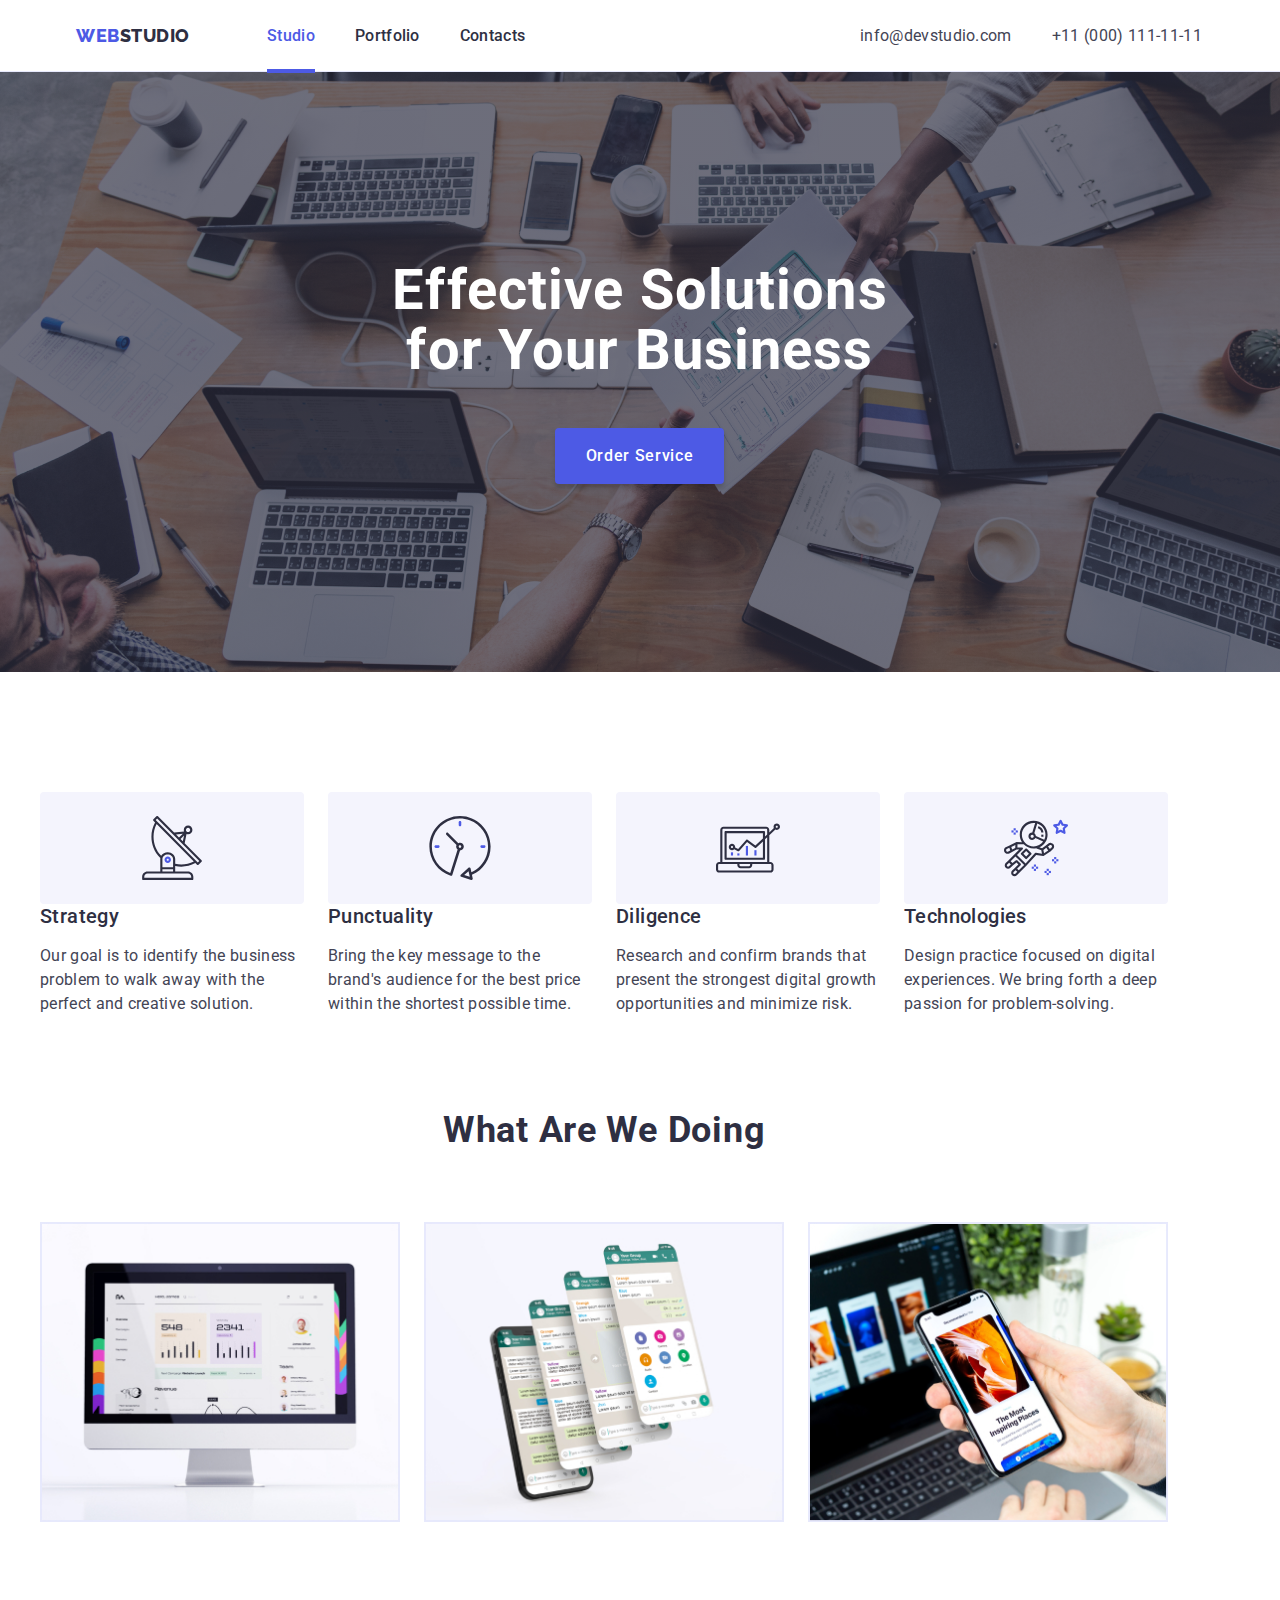
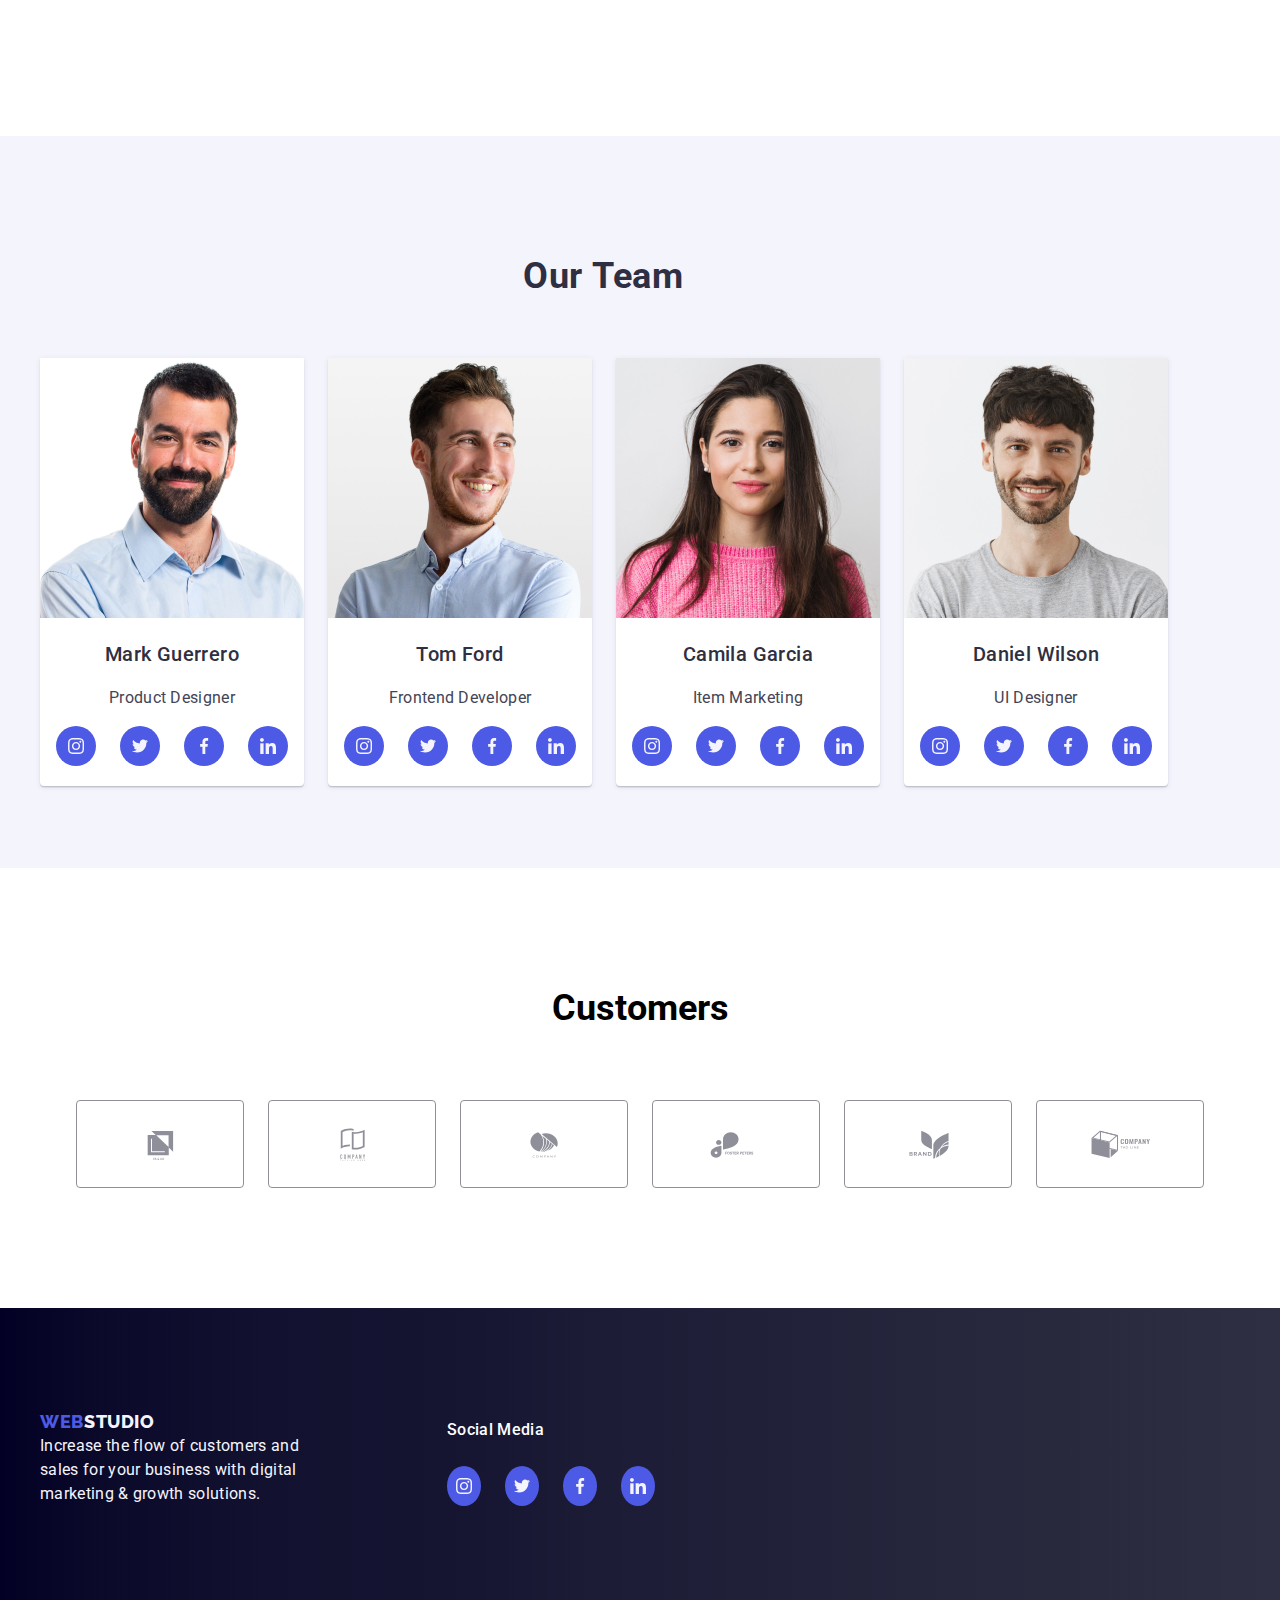
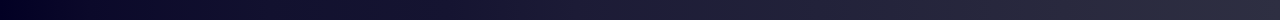
==== index.html @ 5a937ced "created-repo" ====
<!DOCTYPE html>
<html lang="en">
  <head>
    <meta charset="UTF-8" />
    <meta name="viewport" content="width=device-width, initial-scale=1.0" />
    <link
      rel="stylesheet"
      href="https://cdnjs.cloudflare.com/ajax/libs/modern-normalize/1.0.0/modern-normalize.min.css"
    />
    <link rel="preconnect" href="https://fonts.googleapis.com" />
    <link rel="preconnect" href="https://fonts.gstatic.com" crossorigin />
    <link
      href="https://fonts.googleapis.com/css2?family=Roboto:wght@400;500;700;900&display=swap"
      rel="stylesheet"
    />
    <link rel="preconnect" href="https://fonts.googleapis.com" />
    <link rel="preconnect" href="https://fonts.gstatic.com" crossorigin />
    <link
      rel="stylesheet"
      href="https://cdnjs.cloudflare.com/ajax/libs/modern-normalize/2.0.0/modern-normalize.min.css"
      integrity="sha512-4xo8blKMVCiXpTaLzQSLSw3KFOVPWhm/TRtuPVc4WG6kUgjH6J03IBuG7JZPkcWMxJ5huwaBpOpnwYElP/m6wg=="
      crossorigin="anonymous"
      referrerpolicy="no-referrer"
    />
    <link
      href="https://fonts.googleapis.com/css2?family=Raleway:wght@800&display=swap"
      rel="stylesheet"
    />
    <link rel="stylesheet" type="text/css" href="./css/styles.css" />
    <title>WebStudio</title>
  </head>
  <body class="index-page">
    <!-- Top Line -->

    <header>
      <section class="top-line">
        <div class="container">
          <span class="logo">
            <a class="web-logo" href="index.html" type="button">WEB</a>
            <a class="studio-logo" href="index.html" type="button">STUDIO</a>
          </span>
          <nav>
            <span class="nav-menu">
              <a class="nav-studio" href="index.html" type="button">Studio</a>
              <a class="nav-portfolio" href="portfolio.html" type="button"
                >Portfolio</a
              >
              <a class="nav-contacts" href="" type="button">Contacts</a>
            </span>
          </nav>
          <span class="email-phone">
            <a href="" class="email">info@devstudio.com</a>
            <a href="" class="phone">+11 (000) 111-11-11</a>
          </span>
        </div>
      </section>
    </header>
    <main>
      <!-- hero image -->

      <section title="hero-image" class="hero-image">
        <div class="container">
          <section class="section94px">
            <h1 class="hero-title">
              Effective Solutions<br />
              for Your Business
            </h1>
            <div class="button">
              <button type="button" class="order-service" data-modal-open>Order Service</button>
            </div>
          </section>
        </div>
        <div class="modal is-hidden" data-modal>
          <div class="modal-content">
            <button class="close-btn" data-modal-close>
              <svg><use href="./close-btn/symbol-defs.svg#icon-close-black"></use></svg>
            </button>
          </div>
        </div>
      </section>

      <!-- Section 1 & 2 -->
      <section class="section1-2">
        <div class="container">
          <section class="section94px">
            <section class="section1" title="Section1">
              <span class="feature1">
                <div class="feature-icons">
                  <svg>
                    <use
                      href="./feature-icons/symbol-defs.svg#icon-antenna"
                    ></use>
                  </svg>
                </div>
                <h3 class="strategy">Strategy</h3>
                <p class="text-strategy">
                  Our goal is to identify the business problem to walk away with
                  the perfect and creative solution.
                </p>
              </span>
              <span class="feature2">
                <div class="feature-icons">
                  <svg>
                    <use
                      href="./feature-icons/symbol-defs.svg#icon-clock"
                    ></use>
                  </svg>
                </div>
                <h3 class="punctuality">Punctuality</h3>
                <p class="text-punctuality">
                  Bring the key message to the brand's audience for the best
                  price within the shortest possible time.
                </p>
              </span>
              <span class="feature3">
                <div class="feature-icons">
                  <svg>
                    <use
                      href="./feature-icons/symbol-defs.svg#icon-diagram"
                    ></use>
                  </svg>
                </div>
                <h3 class="diligence">Diligence</h3>
                <p class="text-diligence">
                  Research and confirm brands that present the strongest digital
                  growth opportunities and minimize risk.
                </p>
              </span>
              <span class="feature4">
                <div class="feature-icons">
                  <svg>
                    <use
                      href="./feature-icons/symbol-defs.svg#icon-astronaut"
                    ></use>
                  </svg>
                </div>
                <h3 class="tehnologies">Technologies</h3>
                <p class="text-tehnologies">
                  Design practice focused on digital experiences. We bring forth
                  a deep passion for problem-solving.
                </p>
              </span>
            </section>

            <!-- Section 2 -->

            <section title="Section2" class="section2">
              <h2 class="Section2-title">What are we doing</h2>
              <div class="technology-pictures">
                <div class="img-1">
                  <img
                    class="size-pictures"
                    src="./images/img 1.jpg"
                    alt="Rectangle-71"
                    width="360"
                    height="300"
                  />
                </div>
                <div class="img-2">
                  <img
                    class="size-pictures"
                    src="./images/img 2.jpg"
                    alt="Rectangle-71"
                    width="360"
                    height="300"
                  />
                </div>
                <div class="img-3">
                  <img
                    class="size-pictures"
                    src="./images/img 3.jpg"
                    alt="Rectangle-71"
                    width="360"
                    height="300"
                  />
                </div>
              </div>
            </section>
          </section>
        </div>
      </section>

      <!-- Section 3 -->

      <section class="section3" title="section3">
        <div class="container">
          <section class="section94px">
            <div class="title1">
              <h2 class="our-team">Our Team</h2>
            </div>
            <div class="pepole">
              <ul>
                <li class="team-card1">
                  <img
                    class="img"
                    src="./images/Team Card 1.jpg"
                    alt="Mark-Guerrero"
                    width="264"
                    height="260"
                  />
                  <h3 class="name">Mark Guerrero</h3>
                  <p class="job-description">Product Designer</p>
                  <div class="icons-list">
                    <a
                      href="https://www.instagram.com/"
                      target="_blank"
                      class="icon"
                      aria-label="instagram-link"
                    >
                      <svg>
                        <use
                          href="./icons/symbol-defs.svg#icon-instagram"
                        ></use>
                      </svg>
                    </a>
                    <a
                      href="https://twitter.com/home"
                      target="_blank"
                      class="icon"
                      aria-label="instagram-link"
                    >
                      <svg>
                        <use href="./icons/symbol-defs.svg#icon-twitter"></use>
                      </svg>
                    </a>
                    <a
                      href="https://facebook.com/"
                      target="_blank"
                      class="icon"
                      aria-label="instagram-link"
                    >
                      <svg>
                        <use href="./icons/symbol-defs.svg#icon-facebook"></use>
                      </svg>
                    </a>
                    <a
                      href="https://www.linkedin.com"
                      target="_blank"
                      class="icon"
                      aria-label="instagram-link"
                    >
                      <svg>
                        <use href="./icons/symbol-defs.svg#icon-linkedin"></use>
                      </svg>
                    </a>
                  </div>
                </li>
              </ul>
              <ul>
                <li class="team-card2">
                  <img
                    class="img"
                    src="./images/Team Card 2.jpg"
                    alt="Tom-Ford"
                    width="264"
                    height="260"
                  />
                  <h3 class="name">Tom Ford</h3>
                  <p class="job-description">Frontend Developer</p>
                  <div class="icons-list">
                    <a
                      href="https://www.instagram.com/"
                      target="_blank"
                      class="icon"
                      aria-label="instagram-link"
                    >
                      <svg>
                        <use
                          href="./icons/symbol-defs.svg#icon-instagram"
                        ></use>
                      </svg>
                    </a>
                    <a
                      href="https://twitter.com/home"
                      target="_blank"
                      class="icon"
                      aria-label="instagram-link"
                    >
                      <svg>
                        <use href="./icons/symbol-defs.svg#icon-twitter"></use>
                      </svg>
                    </a>
                    <a
                      href="https://facebook.com/"
                      target="_blank"
                      class="icon"
                      aria-label="instagram-link"
                    >
                      <svg>
                        <use href="./icons/symbol-defs.svg#icon-facebook"></use>
                      </svg>
                    </a>
                    <a
                      href="https://www.linkedin.com"
                      target="_blank"
                      class="icon"
                      aria-label="instagram-link"
                    >
                      <svg>
                        <use href="./icons/symbol-defs.svg#icon-linkedin"></use>
                      </svg>
                    </a>
                  </div>
                </li>
              </ul>
              <ul>
                <li class="team-card3">
                  <img
                    class="img"
                    src="./images/Team Card 3.jpg"
                    alt="Camila-Garcia"
                    width="264"
                    height="260"
                  />
                  <h3 class="name">Camila Garcia</h3>
                  <p class="job-description">Item Marketing</p>
                  <div class="icons-list">
                    <a
                      href="https://www.instagram.com/"
                      target="_blank"
                      class="icon"
                      aria-label="instagram-link"
                    >
                      <svg>
                        <use
                          href="./icons/symbol-defs.svg#icon-instagram"
                        ></use>
                      </svg>
                    </a>
                    <a
                      href="https://twitter.com/home"
                      target="_blank"
                      class="icon"
                      aria-label="instagram-link"
                    >
                      <svg>
                        <use href="./icons/symbol-defs.svg#icon-twitter"></use>
                      </svg>
                    </a>
                    <a
                      href="https://facebook.com/"
                      target="_blank"
                      class="icon"
                      aria-label="instagram-link"
                    >
                      <svg>
                        <use href="./icons/symbol-defs.svg#icon-facebook"></use>
                      </svg>
                    </a>
                    <a
                      href="https://www.linkedin.com"
                      target="_blank"
                      class="icon"
                      aria-label="instagram-link"
                    >
                      <svg>
                        <use href="./icons/symbol-defs.svg#icon-linkedin"></use>
                      </svg>
                    </a>
                  </div>
                </li>
              </ul>
              <ul>
                <li class="team-card4">
                  <img
                    class="img"
                    src="./images/Team Card 4.jpg"
                    alt="Daniel-Wilson"
                    width="264"
                    height="260"
                  />
                  <h3 class="name">Daniel Wilson</h3>
                  <p class="job-description">UI Designer</p>
                  <div class="icons-list">
                    <a
                      href="https://www.instagram.com/"
                      target="_blank"
                      class="icon"
                      aria-label="instagram-link"
                    >
                      <svg>
                        <use
                          href="./icons/symbol-defs.svg#icon-instagram"
                        ></use>
                      </svg>
                    </a>
                    <a
                      href="https://twitter.com/home"
                      target="_blank"
                      class="icon"
                      aria-label="instagram-link"
                    >
                      <svg>
                        <use href="./icons/symbol-defs.svg#icon-twitter"></use>
                      </svg>
                    </a>
                    <a
                      href="https://facebook.com/"
                      target="_blank"
                      class="icon"
                      aria-label="instagram-link"
                    >
                      <svg>
                        <use href="./icons/symbol-defs.svg#icon-facebook"></use>
                      </svg>
                    </a>
                    <a
                      href="https://www.linkedin.com"
                      target="_blank"
                      class="icon"
                      aria-label="instagram-link"
                    >
                      <svg>
                        <use href="./icons/symbol-defs.svg#icon-linkedin"></use>
                      </svg>
                    </a>
                  </div>
                </li>
              </ul>
            </div>
          </section>
        </div>
      </section>

      <!-- Section 4 -->
 <section class="section-four">
            <h2>Customers</h2>
            <div class="customers">
                <div class="customers-logo">
                    <svg>
                        <use href="./clients-icons/symbol-defs.svg#icon-logo-1"></use>
                    </svg>
                </div>
                <div class="customers-logo">
                    <svg>
                        <use href="./clients-icons/symbol-defs.svg#icon-logo-2"></use>
                    </svg>
                </div>
                <div class="customers-logo">
                    <svg>
                        <use href="./clients-icons/symbol-defs.svg#icon-logo-3"></use>
                    </svg>
                </div>
                <div class="customers-logo">
                    <svg>
                        <use href="./clients-icons/symbol-defs.svg#icon-logo-4"></use>
                    </svg>
                </div>
                <div class="customers-logo">
                    <svg>
                        <use href="./clients-icons/symbol-defs.svg#icon-logo-5"></use>
                    </svg>
                </div>
                <div class="customers-logo">
                    <svg>
                        <use href="./clients-icons/symbol-defs.svg#icon-logo-6"></use>
                    </svg>
                </div>
            </div>
            </div>
            </section>
            </main>

  
    <!-- Footer -->

    <footer>
      <section class="footer">
        <div class="container">
          <section class="section94px test123">
            <div class="logo-text">
              <span class="logo-footer">
                <a class="web-footer" href="index.html" type="button">WEB</a>
                <a class="studio-footer" href="index.html" type="button"
                  >STUDIO</a
                >
              </span>
              <div class="text-footer">
                <p class="text5">
                  Increase the flow of customers and sales for your business
                  with digital marketing & growth solutions.
                </p>
              </div>      
            </div>   
            <div class="social-footer">
              <p class="social-text">Social Media</p>
              <div class="icons-list">
                <a
                  href="https://www.instagram.com/"
                  target="_blank"
                  class="icon"
                  aria-label="instagram-link"
                >
                  <svg>
                    <use href="./icons/symbol-defs.svg#icon-instagram"></use>
                  </svg>
                </a>
                <a
                  href="https://twitter.com/home"
                  target="_blank"
                  class="icon"
                  aria-label="instagram-link"
                >
                  <svg>
                    <use href="./icons/symbol-defs.svg#icon-twitter"></use>
                  </svg>
                </a>
                <a
                  href="https://facebook.com/"
                  target="_blank"
                  class="icon"
                  aria-label="instagram-link"
                >
                  <svg>
                    <use href="./icons/symbol-defs.svg#icon-facebook"></use>
                  </svg>
                </a>
                <a
                  href="https://www.linkedin.com"
                  target="_blank"
                  class="icon"
                  aria-label="instagram-link"
                >
                  <svg>
                    <use href="./icons/symbol-defs.svg#icon-linkedin"></use>
                  </svg>
                </a>
              </div>
            </div>
        </div>
        </section>
      </section>
    </footer>
    <script src="./js/modal.js"></script>
  </body>
</html>
---- css/styles.css ----
.body {
  background: #fff;
}
ul,
a,
h3 {
  padding-inline-start: 94px 0px;
}

.container {
  width: 1200px;
  position: absolute;
  display: flex;
  left: 50%;
  transform: translate(-50%);
  justify-content: center;
}

.section94px {
  padding: 94px 0px;
  /* height: auto; */
}

.top-line > .container {
  height: 72px;
}

.hero-image > .container {
  height: 600px;
}

/*NAV MENU -- TOP LINE*/

.top-line {
  width: auto;
  height: 72px;
  background: #fff;
  border-bottom: 1px solid #e7e9fc;
  display: flex;
  align-items: center;
  /* position: fixed; */
}

.logo {
  padding-top: 24px;
  display: flex;
  align-items: center;
  justify-content: flex-start;
  flex-direction: row;
  gap: 0px;
  width: 115px;
  height: 48px;
  position: relative;
}

.web-logo {
  font-family: "Raleway", sans-serif;
  font-weight: 800;
  font-size: 18px;
  line-height: 21px;
  line-height: 1.16667;
  letter-spacing: 0.03em;
  text-transform: uppercase;
  color: #4d5ae5;
}

.studio-logo {
  font-family: "Raleway", sans-serif;
  font-weight: 800;
  font-size: 18px;
  line-height: 21px;
  line-height: 1.16667;
  letter-spacing: 0.03em;
  text-transform: uppercase;
  color: #2e2f42;
}

.nav-menu {
  display: flex;
  align-items: flex-start;
  justify-content: flex-start;
  flex-direction: row;
  gap: 40px;
  width: 337px;
  height: 48px;
  padding-left: 76px;
  padding-top: 24px;
}

.nav-studio,
.nav-portfolio,
.nav-contacts {
  font-family: "Roboto", sans-serif;
  font-weight: 500;
  font-size: 16px;
  line-height: 24px;
  line-height: 1.5;
  letter-spacing: 0.02em;
  color: #2e2f42;
}

.email-phone {
  align-items: flex-start;
  justify-content: flex-start;
  flex-direction: row;
  width: 676px;
  height: 48px;
  display: flex;
  position: relative;
  padding-left: 332px;
  padding-top: 24px;
}

.email {
  font-family: "Roboto", sans-serif;
  font-weight: 400;
  font-size: 16px;
  line-height: 24px;
  line-height: 1.5;
  letter-spacing: 0.02em;
  color: #434455;
}

.phone {
  font-family: "Roboto", sans-serif;
  font-weight: 400;
  font-size: 16px;
  line-height: 24px;
  line-height: 1.5;
  letter-spacing: 0.02em;
  color: #434455;
  padding-left: 40px;
}

.top-line a:hover,
header.top-line a:focus {
  color: rgb(0, 0, 255);
}
.top-line a {
  transition-property: color;
  transition-duration: 0.25s;
  transition-timing-function: cubic-bezier(0.4, 0, 0.2, 1);
}

a {
  text-decoration: none;
}

/* --HERO IMAGE-- */

.hero-image {
  width: auto;
  height: 600px;
  background: var(--NAVY-BLUE, #2e2f42);
  flex-shrink: 0;
}

.hero-image > .container {
  display: block;
}

.button {
  /* display: flex; */
  width: 684px;
  height: 104px;
  padding-top: 48px;
  padding-left: 515px;
  padding-bottom: 150px;
}

.order-service {
  transition-property: background-color;
  transition-duration: 0.25s;
  transition-timing-function: cubic-bezier(0.4, 0, 0.2, 1);
  font-family: "Roboto", sans-serif;
  font-weight: 500;
  font-size: 16px;
  font-style: normal;
  line-height: 24px;
  letter-spacing: 0.04em;
  color: var(--WHITE, #fff);
  background: #4d5ae5;
  border: none;
  cursor: pointer;
  border-radius: 4px;
  gap: 10px;
  box-shadow: 0 4px 4px 0 rgba(0, 0, 0, 0.15);
  align-items: center;
  justify-content: center;
  width: 169px;
  height: 56px;
}
.order-service:hover {
  background-color: rgb(0, 0, 255);
}

.hero-title {
  margin: 0px;
  font-family: "Roboto", sans-serif;
  font-weight: 700;
  font-size: 56px;
  font-style: normal;
  line-height: 60px;
  letter-spacing: 0.02em;
  text-align: center;
  color: var(--WHITE, #fff);
  padding-top: 94px;
}

/*SECTION 1 & 2*/

.section1-2 {
  height: 1064px;
  width: auto;
  padding-bottom: 26px;
}

.section1-2 > .container {
  display: block;
}

.section1 {
  width: 1128px;
  height: 224px;
  padding-top: 26px;

  display: flex;
}

.feature1,
.feature2,
.feature3,
.feature4 {
  align-items: flex-start;
  justify-content: flex-start;
  flex-direction: column;
  gap: 8px;
  width: 264px;
  height: 104px;
}

.feature2,
.feature3,
.feature4 {
  margin-left: 24px;
}

.strategy,
.punctuality,
.diligence,
.tehnologies {
  font-family: "Roboto", sans-serif;
  font-weight: 500;
  font-size: 20px;
  font-style: normal;
  line-height: 24px;
  letter-spacing: 0.02em;
  color: var(--NAVY-BLUE, #2e2f42);
  margin: 0px;
}

.text-strategy,
.text-punctuality,
.text-diligence,
.text-tehnologies {
  font-family: "Roboto", sans-serif;
  font-weight: 400;
  font-size: 16px;
  font-style: normal;
  line-height: 24px;
  letter-spacing: 0.02em;
  color: var(--SLATE, #434455);
}

/*SECTION 2*/

.section2 {
  width: 1128px;
  height: 652px;
  flex-shrink: 0;
  padding-top: 120px;

  padding: bottom 26px;
}

.Section2-title {
  font-family: "Roboto", sans-serif;
  font-weight: 1103;
  font-size: 36px;
  font-style: normal;
  line-height: 40px;
  letter-spacing: 0.02em;
  text-transform: capitalize;
  margin: 0px;
  color: var(--NAVY-BLUE, #2e2f42);
  padding-left: 403px;
}

.technology-pictures {
  width: 1128px;
  height: 372px;
  display: flex;
  padding-top: 72px;
}

.img-1,
.img-2,
.img-3 {
  display: flex;
  align-items: flex-start;
  justify-content: flex-start;
  flex-direction: column;
  gap: 0px;
  width: 360px;
  height: 300px;
}

.img-2,
.img-3 {
  margin-left: 24px;
}

.size-pictures {
  border: 1px solid #e7e9fc;
  width: 360px;
  height: 300px;
}

/*SECTION 3 */

.section3 {
  width: auto;
  height: 732px;
  background: #f4f4fd;
  flex-shrink: 0;
}

.section3 > .container {
  display: block;
  height: 732px;
}

.title1 {
  display: flex;
  width: 647px;
  height: 40px;
  padding-top: 26px;
  padding-left: 483px;
}

.our-team {
  font-family: "Roboto", sans-serif;
  font-weight: 700;
  font-size: 36px;
  font-style: normal;
  line-height: 40px;
  letter-spacing: 0.02em;
  color: var(--NAVY-BLUE, #2e2f42);
  position: absolute;
  margin: 0px;
}

.pepole {
  width: 1128px;
  height: 452px;
  display: flex;
  padding-top: 72px;
}

ul {
  padding: 0;
}

.team-card1,
.team-card2,
.team-card3,
.team-card4 {
  list-style-type: none;
  align-items: center;
  justify-content: center;
  flex-direction: column;
  gap: 32px;
  border-radius: 0 0 4px 4px;
  padding: 0px 0px 32px 0px;
  width: 264px;
  height: 428px;
  box-shadow: 0 2px 1px 0 rgba(46, 47, 66, 0.08),
    0 1px 1px 0 rgba(46, 47, 66, 0.16), 0 1px 6px 0 rgba(46, 47, 66, 0.08);
  background: #fff;
}

.team-card2,
.team-card3,
.team-card4 {
  margin-left: 24px;
}

.img {
  width: 264px;
  height: 260px;
  background: url(<path-to-image>),
    lightgray -97.034px -0.927px / 181.897% 251.37% no-repeat;
}

.name {
  font-family: "Roboto", sans-serif;
  font-weight: 500;
  font-size: 20px;
  font-style: normal;
  line-height: 24px;
  letter-spacing: 0.02em;
  text-align: center;
  color: var(--NAVY-BLUE, #2e2f42);
}

.job-description {
  font-family: "Roboto", sans-serif;
  font-weight: 400;
  font-size: 16px;
  font-style: normal;
  line-height: 24px;
  letter-spacing: 0.02em;
  text-align: center;
  color: var(--SLATE, #434455);
}

.section3 h3:hover,
.section3 h3:focus,
.section3 p:hover,
.section3 p:focus {
  color: rgb(0, 0, 255);
  cursor: pointer;
}
.section3 h3,
.section3 p {
  transition-property: color;
  transition-duration: 0.25s;
  transition-timing-function: cubic-bezier(0.4, 0, 0.2, 1);
}

/*FOOTER*/

.footer {
  width: 100%;
  height: 312px;
  background: #2e2f42;
  flex-shrink: 0;
}
.footer > .container {
  display: block;
  height: 312px;
}

.logo-text {
  width: 264px;
  height: 118.5px;
  flex-shrink: 0;
  padding-top: 7.5px;
}

.logo-footer {
  display: flex;
  align-items: center;
  justify-content: flex-start;
  flex-direction: row;
  gap: 0px;
  width: 115px;
  height: 24px;
}

.footer a:hover {
  color: rgb(0, 0, 255);
}
.footer a {
  transition-property: color;
  transition-duration: 0.25s;
  transition-timing-function: cubic-bezier(0.4, 0, 0.2, 1);
}
.web-footer {
  font-family: "Raleway", sans-serif;
  font-weight: 800;
  font-size: 18px;
  font-style: normal;
  line-height: 21px;
  letter-spacing: 0.03em;
  text-transform: uppercase;
  color: var(--IRIS, #4d5ae5);
  display: flex;
  width: 44px;
  height: 21px;
  flex-direction: column;
  justify-content: center;
}

.studio-footer {
  font-family: "Raleway", sans-serif;
  font-weight: 800;
  font-size: 18px;
  font-style: normal;
  line-height: 21px;
  letter-spacing: 0.03em;
  text-transform: uppercase;
  color: var(--CLOUD, #f4f4fd);
  display: flex;
  width: 71px;
  height: 21px;
  flex-direction: column;
  justify-content: center;
}

.text-footer1 {
  width: 264px;
  height: 88px;
  padding-top: 16px;
}

.text5 {
  font-family: "Roboto", sans-serif;
  font-weight: 400;
  font-size: 16px;
  font-style: normal;
  line-height: 24px;
  letter-spacing: 0.02em;
  color: var(--CLOUD, #f4f4fd);
  width: 264px;
  margin: 0px;
}

/*PORTFOLIO CSS*/
.portfolio-main {
  width: 100%;
  height: 1692px;
}

.portfolio-main > .container {
  height: 1692px;
  display: block;
}
.filters {
  display: flex;
  align-items: flex-start;
  justify-content: flex-start;
  flex-direction: row;
  gap: 24px;
  width: 857px;
  height: 50px;
  padding-top: 2px;
  padding-left: 271px;
  margin: 0;
}

.all-butoon {
  font-family: "Roboto", sans-serif;
  font-weight: 500;
  font-size: 16px;
  font-style: normal;
  line-height: 24px;
  letter-spacing: 0.04em;
  color: #4d5ae5;
  background: #f4f4fd;
  border: none;
  cursor: pointer;
  border-radius: 4px;
  gap: 10px;
  align-items: center;
  justify-content: center;
  width: 69px;
  height: 48px;
  padding: 0px;
  z-index: 1;
  position: absolute;
}
.all-butoon:hover {
  background-color: #404bbf;
  color: WHITE;
}
.all-butoon {
  transition-property: background-color;
  transition-duration: 0.25s;
  transition-timing-function: cubic-bezier(0.4, 0, 0.2, 1);
}
.btn1-position {
  margin-left: 69px;
}

.web-site {
  font-family: "Roboto", sans-serif;
  font-weight: 500;
  font-size: 16px;
  font-style: normal;
  line-height: 24px;
  letter-spacing: 0.04em;
  color: #4d5ae5;
  background: #f4f4fd;
  border: none;
  cursor: pointer;
  border-radius: 4px;
  gap: 10px;
  align-items: center;
  justify-content: center;
  width: 116px;
  height: 48px;
}

.app {
  font-family: "Roboto", sans-serif;
  font-weight: 500;
  font-size: 16px;
  font-style: normal;
  line-height: 24px;
  letter-spacing: 0.04em;
  color: #4d5ae5;
  background: #f4f4fd;
  border: none;
  cursor: pointer;
  border-radius: 4px;
  gap: 10px;
  align-items: center;
  justify-content: center;
  width: 78px;
  height: 48px;
}

.design {
  font-family: "Roboto", sans-serif;
  font-weight: 500;
  font-size: 16px;
  font-style: normal;
  line-height: 24px;
  letter-spacing: 0.04em;
  color: #4d5ae5;
  background: #f4f4fd;
  border: none;
  cursor: pointer;
  border-radius: 4px;
  gap: 10px;
  align-items: center;
  justify-content: center;
  width: 101px;
  height: 48px;
}

.marketing {
  font-family: "Roboto", sans-serif;
  font-weight: 500;
  font-size: 16px;
  font-style: normal;
  line-height: 24px;
  letter-spacing: 0.04em;
  color: #4d5ae5;
  background: #f4f4fd;
  border: none;
  cursor: pointer;
  border-radius: 4px;
  gap: 10px;
  align-items: center;
  justify-content: center;
  width: 126px;
  height: 48px;
}

/*Section row*/

.row-1 {
  width: 1128px;
  height: 492px;
  padding-top: 72px;
}

.row-2 {
  width: 1128px;
  height: 468px;

  padding-top: 48px;
}

.row-3 {
  width: 1128px;
  height: 494px;

  padding-top: 48px;
  padding-bottom: 26px;
}

.row-1,
.row-2,
.row-3,
li {
  list-style-type: none;
}

.project-card1 {
  display: flex;
}

.project-card2 {
  border: 1px solid #e7e9fc;
  width: 360px;
  height: 420px;
  background: #fff;
}

.project-card1 .project-card2:nth-child(2),
.project-card1 .project-card2:nth-child(3) {
  margin-left: 24px;
}

.card-content1,
.card-content2,
.card-content3 {
  align-items: flex-start;
  justify-content: center;
  flex-direction: column;
  gap: 8px;
  margin-top: 32px;
  width: 360px;
  height: 56px;
  padding: 16px;
}

.footer-title {
  font-family: "Roboto", sans-serif;
  font-weight: 500;
  font-size: 20px;

  line-height: 24px;
  line-height: 1.2;
  letter-spacing: 0.02em;
  color: #2e2f42;
  margin: 0px;
}

.footer-pharagraf {
  font-family: "Roboto", sans-serif;
  font-weight: 400;
  font-size: 16px;

  line-height: 24px;
  line-height: 1.5;
  letter-spacing: 0.02em;
  color: #434455;
  margin: 0px;
}

.img-portfolio1,
.img-portfolio2,
.img-portfolio3 {
  width: 360px;
  height: 300px;
}

.hero-image {
  background: linear-gradient(#2e2f42b2, #2e2f42b2),
    url("/images/hero-image.jpg");
}
.icons-list {
  display: flex;
  justify-content: center;
  gap: 24px;
  margin-top: 8px;
}
.icons-list .icon svg {
  width: 16px;
  height: 16px;
  top: 12px;
  left: 12px;
}
.icons-list .icon {
  width: 40px;
  height: 40px;
  background-color: #4d5ae5;
  border-radius: 50%;
}
.icons-list .icon {
  display: flex;
  justify-content: center;
  align-items: center;
}
.icons-list .icon:hover {
  background-color: #000a73;
}
.icon-list .icon:focus {
  background-color: #000ea8;
}
.icon-list {
  transition-property: background-color;
  transition-duration: 0.25s;
  transition-timing-function: cubic-bezier(0.4, 0, 0.2, 1);
}
.footer {
  background: rgb(2, 0, 36);
  background: linear-gradient(
    90deg,
    rgba(2, 0, 36, 1) 0%,
    rgba(11, 9, 42, 1) 7%,
    rgba(18, 17, 47, 1) 21%,
    rgba(21, 20, 49, 1) 35%,
    rgba(28, 27, 54, 1) 45%,
    rgba(34, 34, 58, 1) 64%,
    rgba(41, 41, 62, 1) 83%,
    rgba(46, 47, 66, 1) 100%,
    rgba(41, 65, 87, 1) 100%,
    rgba(31, 102, 129, 1) 100%,
    rgba(19, 146, 179, 1) 100%,
    rgba(0, 212, 255, 1) 100%
  );
}
.social-text {
  font-family: Roboto;
  font-size: 16px;
  font-weight: 500;
  line-height: 24px;
  letter-spacing: 0.02em;
  color: #ffffff;
}

.span .feature1,
.span .feature2,
.span .feature3,
.span .feature4 {
  display: inline-block;
}
.feature-icons {
  display: flex;
  justify-content: center;
  align-items: center;
  width: 264px;
  height: 112px;
  border-radius: 4px;
  background-color: #f4f4fd;
}
.feature-icons svg {
  width: 64px;
  height: 64px;
  top: 24px;
  left: 100px;
  padding: 0px, 2.14px, 0px, 2.14px;
}
.section-four > h2 {
  text-align: center;
  margin-top: 120px;
  font-family: Roboto;
  font-weight: 700;
  font-size: 36px;
  line-height: 40px;
}

.customers {
  display: flex;
  justify-content: center;
  gap: 24px;
  margin-top: 72px;
  margin-bottom: 120px;
}

.customers .customers-logo {
  width: 168px;
  height: 88px;
  border: 1px solid #8e8f99;
  border-radius: 4px;
  display: flex;
  justify-content: center;
  align-items: center;
}

.customers .customers-logo:hover,
.customers .customers-logo:active {
  border: 1px solid #10a5f5;
}
.customers .customers-logo {
  transition-property: color;
  transition-duration: 0.25s;
  transition-timing-function: cubic-bezier(0.4, 0, 0.2, 1);
}
.customers-logo svg {
  color: #8e8f99;
  width: 104px;
  height: 56px;
}

.customers-logo svg:hover {
  color: #10a5f5;
}
.customers-logo svg {
  transition-property: color;
  transition-duration: 0.25s;
  transition-timing-function: cubic-bezier(0.4, 0, 0.2, 1);
}
.social-footer {
  display: flex;
  flex-direction: column;
  width: 208px;
  height: 80px;
}
.test123 {
  display: flex;
  justify-content: start;
  gap: 143px;
}
.project-card2 {
  box-shadow: 0 4px 8px rgba(0, 0, 0, 0.1);
  /* Tranziție pentru efectul de tranziție lin al umbrei */
  transition: box-shadow 0.3s ease;
}
.project-card2:hover {
  box-shadow: 0 8px 16px rgba(0, 0, 0, 0.2);
}
.all-butoon:hover {
  box-shadow: 0 8px 16px rgba(0, 0, 0, 0.2);
}
.web-site:hover {
  box-shadow: 0 8px 16px rgba(0, 0, 0, 0.2);
}
.app:hover {
  box-shadow: 0 8px 16px rgba(0, 0, 0, 0.2);
}
.design:hover {
  box-shadow: 0 8px 16px rgba(0, 0, 0, 0.2);
}
.marketing:hover {
  box-shadow: 0 8px 16px rgba(0, 0, 0, 0.2);
}
.project-card2 {
  transition-property: box-shadow;
  transition-duration: 0.25s;
  transition-timing-function: cubic-bezier(0.4, 0, 0.2, 1);
}
.all-butoon {
  transition-property: box-shadow, background-color;
  transition-duration: 0.25s;
  transition-timing-function: cubic-bezier(0.4, 0, 0.2, 1);
}
.web-site {
  transition-property: box-shadow;
  transition-duration: 0.25s;
  transition-timing-function: cubic-bezier(0.4, 0, 0.2, 1);
}
.design {
  transition-property: box-shadow;
  transition-duration: 0.25s;
  transition-timing-function: cubic-bezier(0.4, 0, 0.2, 1);
}
.marketing {
  transition-property: box-shadow;
  transition-duration: 0.25s;
  transition-timing-function: cubic-bezier(0.4, 0, 0.2, 1);
}
.app {
  transition-property: box-shadow;
  transition-duration: 0.25s;
  transition-timing-function: cubic-bezier(0.4, 0, 0.2, 1);
}
.nav-studio {
  position: relative;
}
.nav-studio::after {
  content: "";
  position: absolute;
  left: 0;
  bottom: -25px;
  width: 100%;
  height: 4px;
  background-color: #4d5ae5;
}

body:not(.index-page) .nav-studio::after {
  display: none;
}
.index-page .nav-studio {
  color: #4d5ae5;
}

.nav-portfolio {
  position: relative;
}
.nav-portfolio::after {
  content: "";
  position: absolute;
  left: 0;
  bottom: -25px;
  width: 100%;
  height: 4px;
  background-color: #4d5ae5;
}
body:not(.portfolio-page) .nav-portfolio::after {
  display: none;
}
.portfolio-page .nav-portfolio {
  color: #4d5ae5;
}
.card-hover {
  position: relative;
  overflow: hidden;
}

.card-hover::before {
  content: "";
  position: absolute;
  bottom: 0; /* Plasează suprapunerea în partea de jos a cardului */
  left: 0;
  width: 100%;
  height: 0; /* Începe cu o înălțime de 0 */
  background-color: #4d5ae5;
  transition: height 0.3s ease; /* Adaugă o tranziție pentru înălțime */
}

.card-hover:hover::before {
  height: 100%; /* Mărește înălțimea suprapunerii la 100% la trecerea cu mouse-ul */
}
.overlay-text {
  position: absolute;
  bottom: 50%;
  left: 0;
  width: 100%;
  text-align: center;
  transform: translateY(50%);
  color: #f4f4fd;
  font-size: 20px;
  font-weight: bold;
  opacity: 0; /* Inițial, setăm opacitatea la 0 */
  transition: opacity 0.3s ease; /* Adăugăm o tranziție pentru opacitate */
}

.project-card2:hover .overlay-text {
  opacity: 1; /* La trecerea cu mouse-ul peste card, setăm opacitatea la 1 */
}
.overlay-text {
  font-family: Roboto;
  font-size: 16px;
  font-weight: 400;
  line-height: 24px;
  letter-spacing: 0.02em;
  text-align: center;
}
.is-hidden {
  visibility: hidden;
  opacity: 0;
  transform: scale(1.1);
}
.modal {
  box-shadow: 0px 2px 1px 0px #00000033;
  box-shadow: 0px 1px 3px 0px #0000001f;
  box-shadow: 0px 1px 1px 0px #00000024;
  background-color: #2e2f4266;
  position: fixed;
  top: 0;
  left: 0;
  width: 100vw;
  height: 100vh;
  display: flex;
  justify-content: center;
  align-items: center;
  z-index: 2;
  opacity: 1;
  transition: transform;
  transition-duration: 0.25s;
  transition-timing-function: cubic-bezier(0.4, 0, 0.2, 1);
}
.modal-content {
  padding: 16px;
  background-color: #fff;
  width: 525px;
  height: 677px;
  position: relative;
}
.close-btn {
  width: 24px;
  height: 24px;
  background-color: #e7e9fc;
  border: 1px solid #0000001a;
  border-radius: 50%;
  color: #2e2f42;
  outline: none;
  position: absolute;
  top: 24px;
  right: 24px;
  z-index: 3;
}
.close-btn svg {
  width: 8px;
  height: 8px;
  top: 8px;
  left: 8px;
}
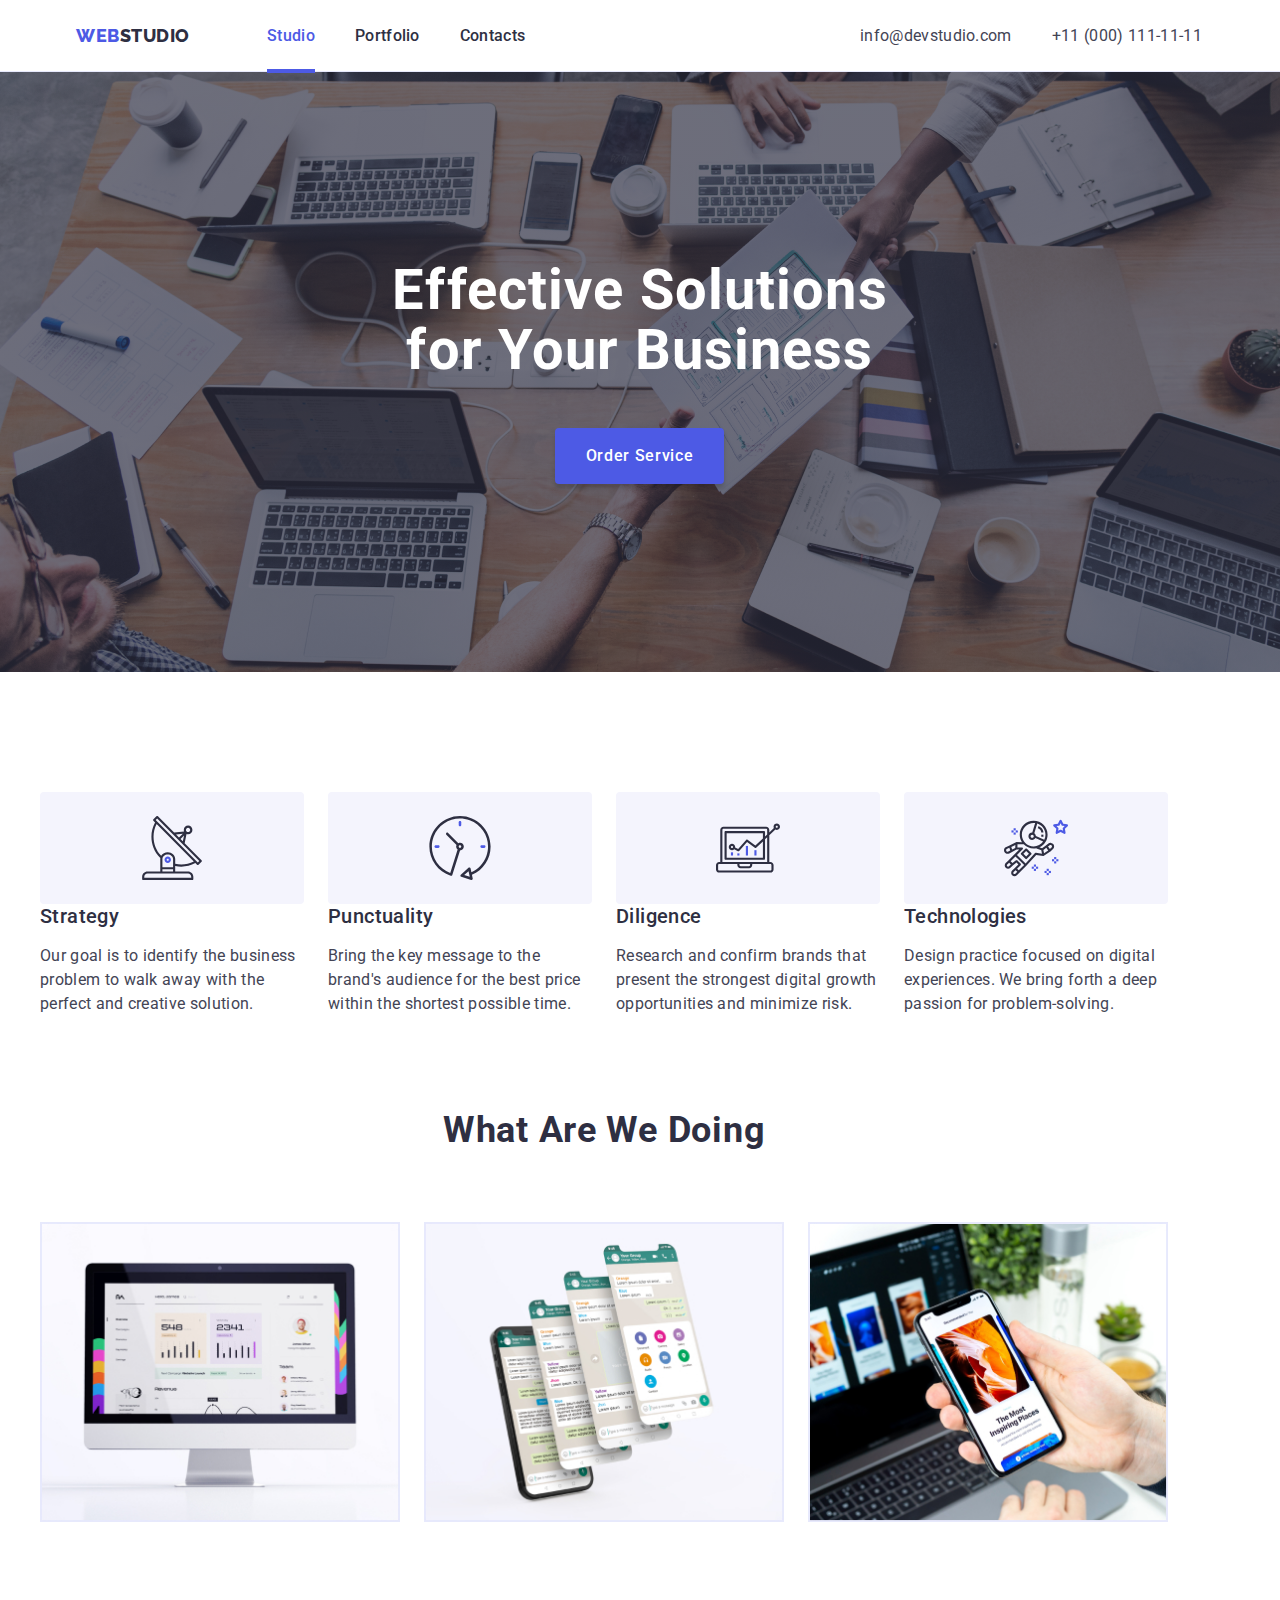
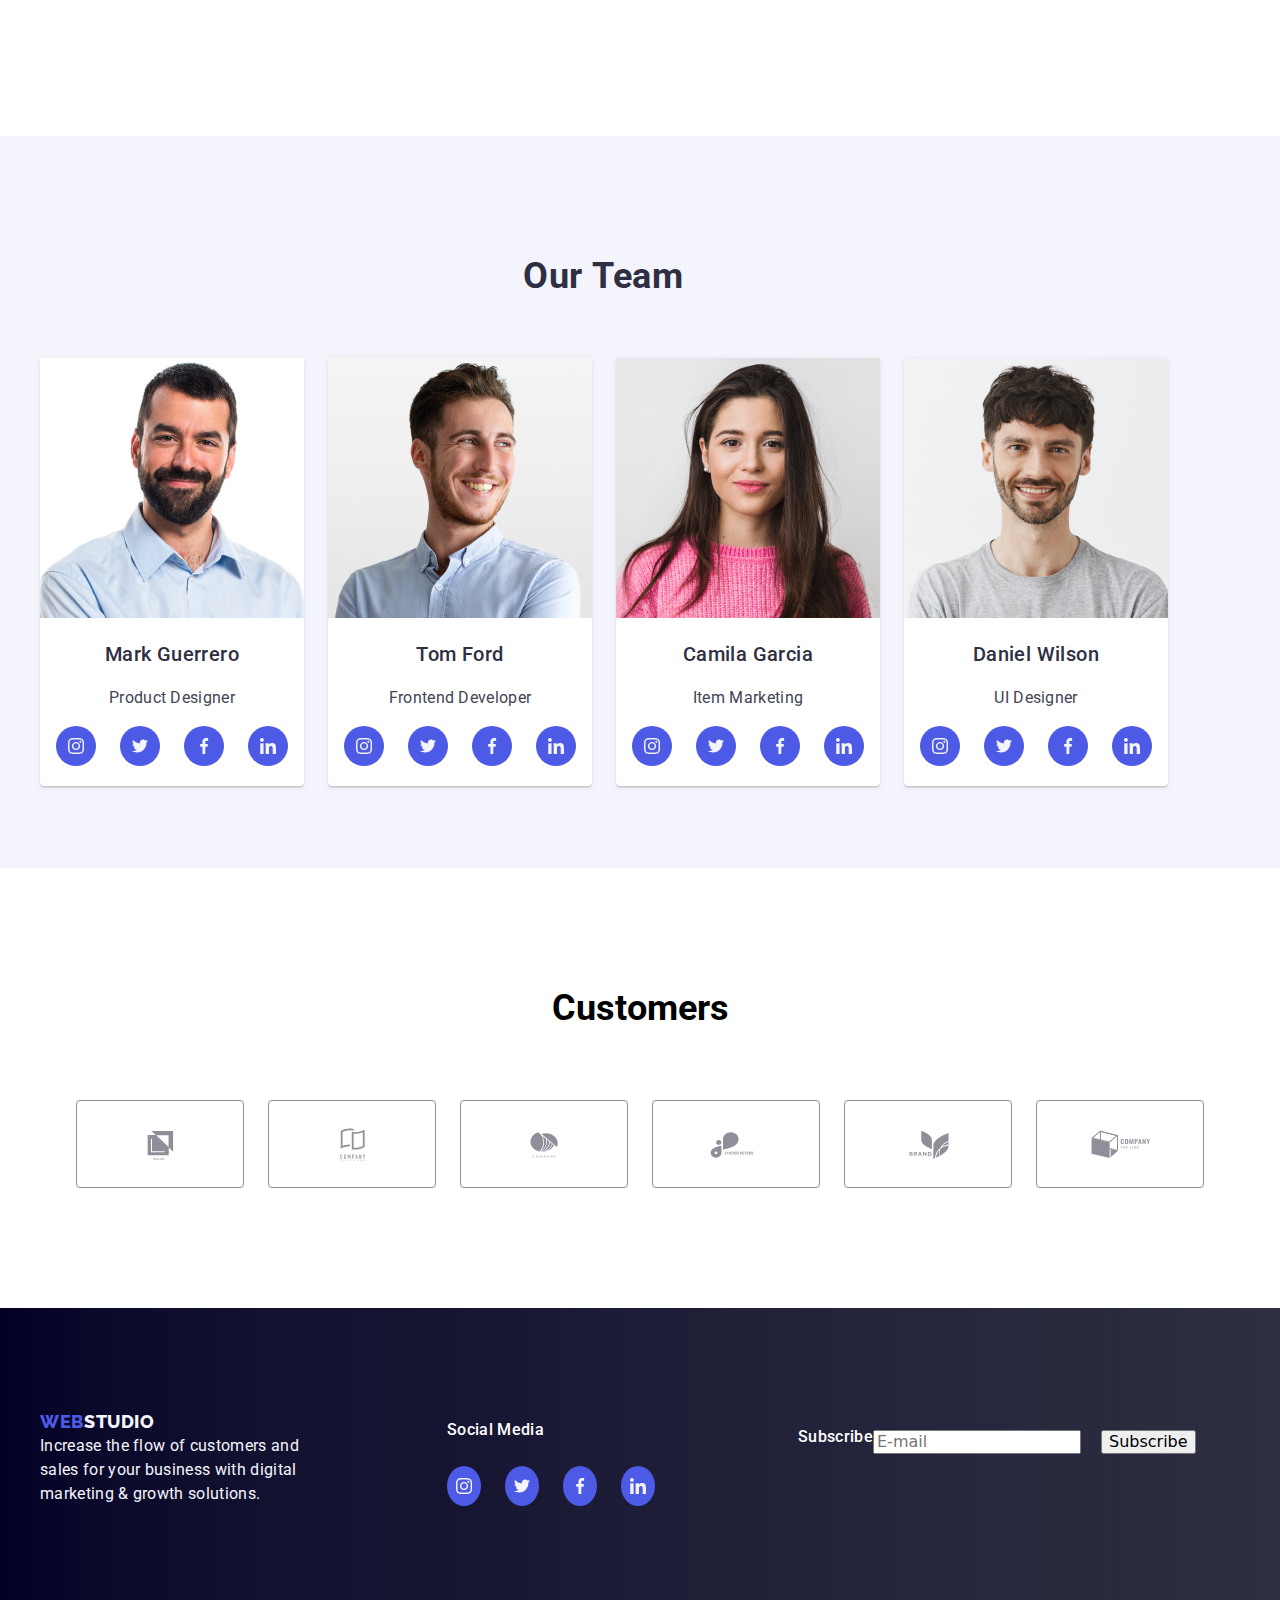
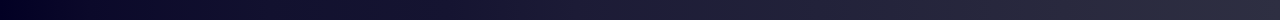
==== commit 786ae200: "added form" ====
--- a/index.html
+++ b/index.html
@@ -75,6 +75,24 @@
             <button class="close-btn" data-modal-close>
               <svg><use href="./close-btn/symbol-defs.svg#icon-close-black"></use></svg>
             </button>
+            <strong><span class="modal-headline">Leave your contacts and we will call you back</span></strong>
+            <form class="modal-form">
+              <div class="form-group">
+                <label for="Name">Name</label>
+                <input type="text" id="Name">
+                <label for="phone">Phone</label>
+                <input  type="tel" id="phone">
+                <label for="email">Email</label>
+                <input  type="email" id="email">
+                <label for="textbox">Comment</label>
+                <input placeholder="Text input" type="text" id="textbox">
+               </div>
+            </form>
+            <div class="form-checkbox">
+              <input type="checkbox">
+              <span>I accept the terms and conditions of the Privacy Policy</span>
+            </div>
+            <input id="submit-button" type="submit">
           </div>
         </div>
       </section>
@@ -527,6 +545,13 @@
                 </a>
               </div>
             </div>
+              <div class="subscribe-form">
+                <form class="email-input">
+                <label class="subscribe-text" for="subscribe">Subscribe</label>
+                <input class="form-email" type="email" name="Subscribe" id="subscribe" placeholder="E-mail"/>
+                 <button class="submit" type="submit">Subscribe</button>
+              </form>
+              </div>
         </div>
         </section>
       </section>
--- a/css/styles.css
+++ b/css/styles.css
@@ -1082,3 +1082,99 @@
   top: 8px;
   left: 8px;
 }
+.subscribe-form {
+  display: flex;
+  flex-direction: column;
+}
+.subscribe-text {
+  font-family: Roboto;
+  font-size: 16px;
+  font-weight: 500;
+  line-height: 24px;
+  letter-spacing: 0.02em;
+  text-align: left;
+  color: #ffffff;
+  width: 75px;
+  height: 24px;
+  top: 100px;
+  left: 828px;
+}
+form.email-input {
+  width: 453px;
+  height: 80px;
+}
+.subscribe-form {
+  display: flex;
+  flex-direction: column;
+  align-items: flex-start;
+}
+
+.subscribe-text {
+  margin-bottom: 10px;
+}
+
+.email-input {
+  display: flex;
+  justify-content: flex-start;
+  align-items: center;
+}
+
+.form-email {
+  margin-right: 10px;
+}
+
+.submit {
+  margin-left: 10px;
+}
+.modal-headline {
+  font-family: Roboto;
+  font-size: 16px;
+  font-weight: 500;
+  line-height: 24px;
+  letter-spacing: 0.02em;
+  text-align: center;
+  color: #2e2f42;
+  display: flex;
+  justify-content: center;
+  align-items: center;
+  margin-top: 58px;
+}
+.form-group {
+  position: relative;
+  display: flex;
+  flex-direction: column;
+  gap: 8px;
+  margin: 16px 24px 136px 16px;
+}
+.form-checkbox {
+  display: flex;
+  justify-content: center;
+  align-items: center;
+  gap: 8px;
+  margin-right: 24px;
+}
+input#submit-button {
+  width: 169px;
+  height: 56px;
+  padding: 16px 32px 16px 32px;
+  gap: 10px;
+  margin-left: 146px;
+  margin-top: 24px;
+  background-color: #4d5ae5;
+  color: #ffffff;
+  font-family: Roboto;
+  font-size: 16px;
+  font-weight: 500;
+  line-height: 24px;
+  letter-spacing: 0.04em;
+  text-align: center;
+}
+input#Name,
+input#phone,
+input#email,
+input#textbox {
+  border-radius: 4px;
+  width: 100%;
+  height: 40px;
+  border: 1px solid #2e2f4266;
+}
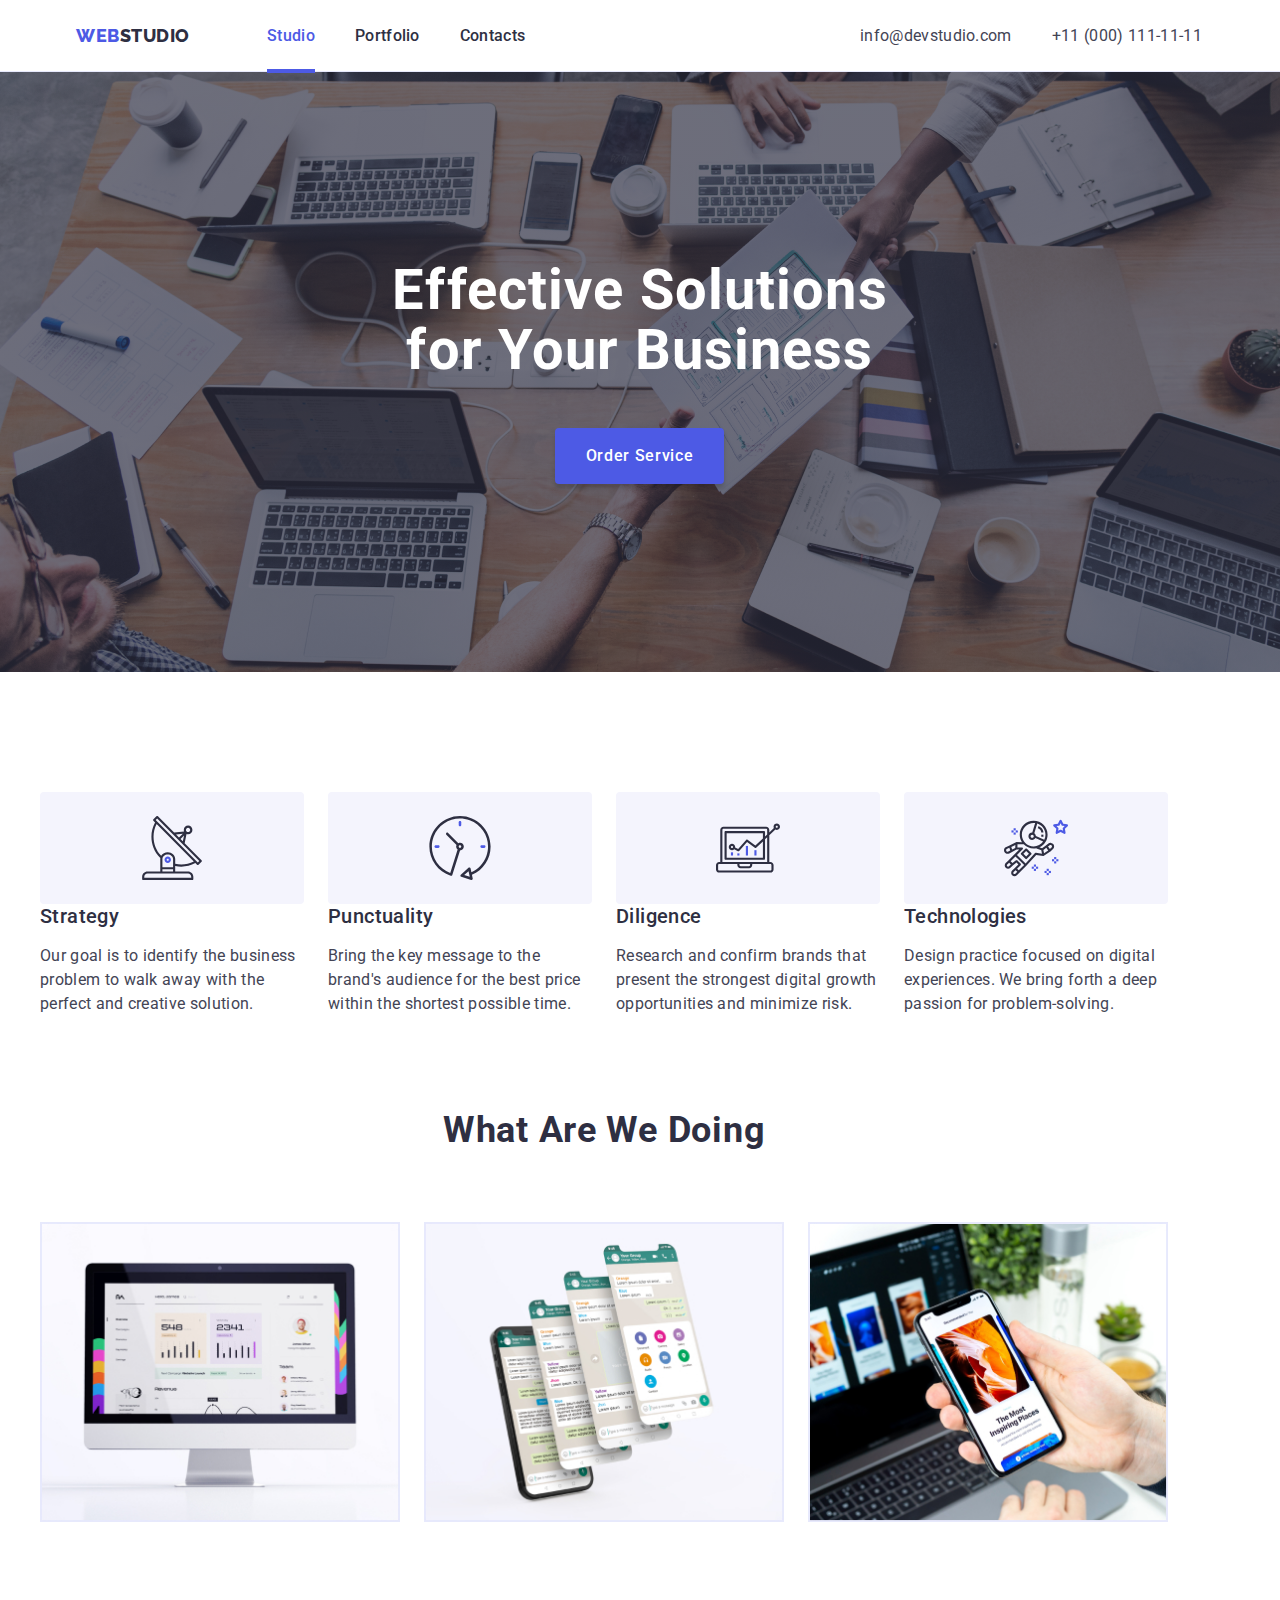
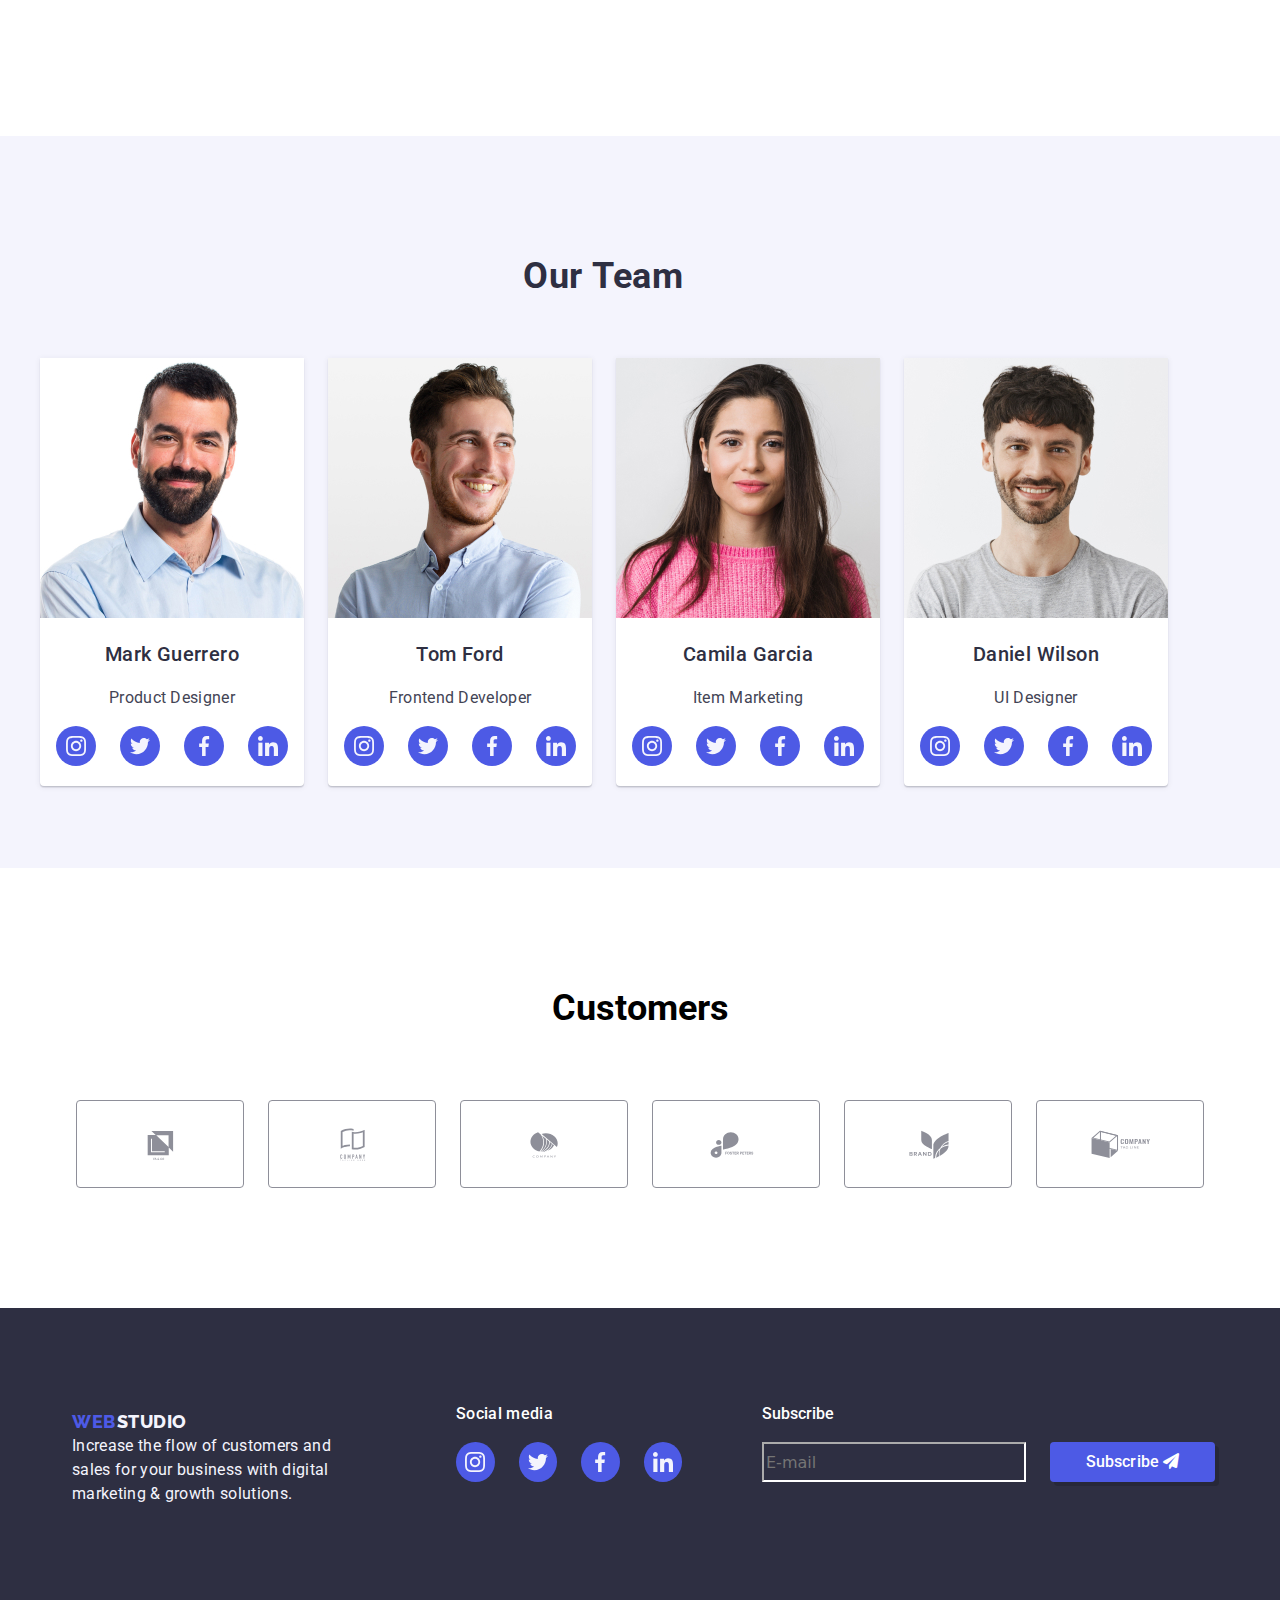
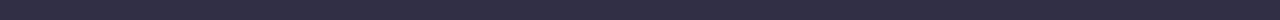
==== commit 97808433: "remastered-footer+form" ====
--- a/index.html
+++ b/index.html
@@ -3,6 +3,12 @@
   <head>
     <meta charset="UTF-8" />
     <meta name="viewport" content="width=device-width, initial-scale=1.0" />
+      <link
+      rel="stylesheet"
+      href="https://cdnjs.cloudflare.com/ajax/libs/font-awesome/6.0.0/css/all.min.css"
+      integrity="sha512-..."
+      crossorigin="anonymous"
+    />
     <link
       rel="stylesheet"
       href="https://cdnjs.cloudflare.com/ajax/libs/modern-normalize/1.0.0/modern-normalize.min.css"
@@ -69,33 +75,53 @@
               <button type="button" class="order-service" data-modal-open>Order Service</button>
             </div>
           </section>
+        </section>
         </div>
         <div class="modal is-hidden" data-modal>
           <div class="modal-content">
             <button class="close-btn" data-modal-close>
               <svg><use href="./close-btn/symbol-defs.svg#icon-close-black"></use></svg>
             </button>
+            <!-- /// Formular  // -->
             <strong><span class="modal-headline">Leave your contacts and we will call you back</span></strong>
-            <form class="modal-form">
+            <form  action="#" method="post">
               <div class="form-group">
-                <label for="Name">Name</label>
-                <input type="text" id="Name">
-                <label for="phone">Phone</label>
-                <input  type="tel" id="phone">
-                <label for="email">Email</label>
-                <input  type="email" id="email">
-                <label for="textbox">Comment</label>
-                <input placeholder="Text input" type="text" id="textbox">
-               </div>
-            </form>
-            <div class="form-checkbox">
-              <input type="checkbox">
-              <span>I accept the terms and conditions of the Privacy Policy</span>
+                <label class="label-group" for="Name">Name</label>
+                <div class="input-group">
+                <input type="text" id="Name" required>
+                <i class="fa-solid fa-user"></i>
+                </div>
+              </div>
+              <div class="form-group">
+                <label class="label-group" for="phone">Phone</label>
+                <div class="input-group">
+                <input  type="tel" id="phone" required>
+                  <i class="fa-solid fa-phone"></i>
+                </div>
+                </div>
+                <div class="form-group">
+                <label class="label-group" for="email">Email</label>
+                <div class="input-group">
+                <input  type="email" id="email" required>
+                <i class="fa-solid fa-envelope"></i>
+                </div>
+                </div>
+                <div class="form-group">
+                <label class="label-group" for="textbox">Comment</label>
+                <div class="input-comment">
+                 <textarea id="textbox" name="comment" placeholder="Text input" required></textarea>
+                </div>
+                </div>
+            <div class="checkbox-group">
+              <label>
+              <input type="checkbox" name="agree" required> I accept the terms and conditions of the <a href="">Privacy Policy</a>
+              </label>
             </div>
-            <input id="submit-button" type="submit">
-          </div>
+             <button type="submit" class="submit-button">Submit</button>
+               </form>
+                </div>
         </div>
-      </section>
+      
 
       <!-- Section 1 & 2 -->
       <section class="section1-2">
@@ -482,80 +508,96 @@
   
     <!-- Footer -->
 
+ 
     <footer>
       <section class="footer">
         <div class="container">
-          <section class="section94px test123">
-            <div class="logo-text">
-              <span class="logo-footer">
-                <a class="web-footer" href="index.html" type="button">WEB</a>
-                <a class="studio-footer" href="index.html" type="button"
-                  >STUDIO</a
-                >
-              </span>
-              <div class="text-footer">
-                <p class="text5">
-                  Increase the flow of customers and sales for your business
-                  with digital marketing & growth solutions.
-                </p>
-              </div>      
-            </div>   
-            <div class="social-footer">
-              <p class="social-text">Social Media</p>
-              <div class="icons-list">
-                <a
-                  href="https://www.instagram.com/"
-                  target="_blank"
-                  class="icon"
-                  aria-label="instagram-link"
-                >
-                  <svg>
-                    <use href="./icons/symbol-defs.svg#icon-instagram"></use>
-                  </svg>
-                </a>
-                <a
-                  href="https://twitter.com/home"
-                  target="_blank"
-                  class="icon"
-                  aria-label="instagram-link"
-                >
-                  <svg>
-                    <use href="./icons/symbol-defs.svg#icon-twitter"></use>
-                  </svg>
-                </a>
-                <a
-                  href="https://facebook.com/"
-                  target="_blank"
-                  class="icon"
-                  aria-label="instagram-link"
-                >
-                  <svg>
-                    <use href="./icons/symbol-defs.svg#icon-facebook"></use>
-                  </svg>
-                </a>
-                <a
-                  href="https://www.linkedin.com"
-                  target="_blank"
-                  class="icon"
-                  aria-label="instagram-link"
-                >
-                  <svg>
-                    <use href="./icons/symbol-defs.svg#icon-linkedin"></use>
-                  </svg>
-                </a>
+          <div class="section94px">
+            <div class="position-footer">
+              <div class="logo-text">
+                <span class="logo-footer">
+                  <a class="web-footer" href="index.html">WEB</a>
+                  <a class="studio-footer" href="index.html">STUDIO </a>
+                </span>
+                <div class="text-footer">
+                  <p class="text5">
+                    Increase the flow of customers and sales for your business
+                    with digital marketing & growth solutions.
+                  </p>
+                </div>
+              </div>
+              <div class="e-mail-input-social">
+                <div class="social">
+                  <h3 class="social-media">Social media</h3>
+                  <div class="icons-list">
+                    <a
+                      href="https://www.instagram.com"
+                      target="_blank"
+                      class="icon"
+                      aria-label="instagram-link"
+                    >
+                      <svg>
+                        <use
+                          href="./icons/symbol-defs.svg#icon-instagram"
+                        ></use>
+                      </svg>
+                    </a>
+                    <a
+                      href="https://twitter.com/?lang=ro"
+                      target="_blank"
+                      class="icon"
+                      aria-label="twitter-link"
+                    >
+                      <svg>
+                        <use href="./icons/symbol-defs.svg#icon-twitter"></use>
+                      </svg>
+                    </a>
+                    <a
+                      href="https://www.facebook.com/"
+                      target="_blank"
+                      class="icon"
+                      aria-label="facebook-link"
+                    >
+                      <svg>
+                        <use
+                          href="./icons/symbol-defs.svg#icon-facebook"
+                        ></use>
+                      </svg>
+                    </a>
+                    <a
+                      href="https://www.linkedin.com/"
+                      target="_blank"
+                      class="icon"
+                      aria-label="linkedin-link"
+                    >
+                      <svg>
+                        <use
+                          href="./icons/symbol-defs.svg#icon-linkedin"
+                        ></use>
+                      </svg>
+                    </a>
+                  </div>
+                </div>
+                <div class="e-mail-input">
+                  <label class="email-footer" for="email">Subscribe</label>
+                  <div class="input-button-container">
+                    <input
+                      type="email"
+                      id="email"
+                      name="email"
+                      placeholder="E-mail"
+                    />
+                    <button class="subscribe">
+                      Subscribe <i class="fa-solid fa-paper-plane"></i>
+                    </button>
+                  </div>
+                </div>
               </div>
             </div>
-              <div class="subscribe-form">
-                <form class="email-input">
-                <label class="subscribe-text" for="subscribe">Subscribe</label>
-                <input class="form-email" type="email" name="Subscribe" id="subscribe" placeholder="E-mail"/>
-                 <button class="submit" type="submit">Subscribe</button>
-              </form>
-              </div>
+          </div>
         </div>
-        </section>
       </section>
     </footer>
-    <script src="./js/modal.js"></script>
+    <script src="java-script/modal.js"></script>
   </body>
-</html>
+</html>--- a/css/styles.css
+++ b/css/styles.css
@@ -1082,99 +1082,211 @@
   top: 8px;
   left: 8px;
 }
-.subscribe-form {
+
+/* REMASTERED FOOTER */
+
+.footer {
+  width: 100%;
+  height: 19.5em;
+  background: #2e2f42;
+  flex-shrink: 0;
+  transition: background-color 250ms cubic-bezier(0.4, 0, 0.2, 1),
+    color 250ms cubic-bezier(0.4, 0, 0.2, 1),
+    box-shadow 250ms cubic-bezier(0.4, 0, 0.2, 1);
+}
+.footer > .container {
+  height: 19.5em;
+}
+
+.position-footer {
+  display: flex;
+  padding-left: 2em;
+}
+
+.logo-text {
+  width: 16.5em;
+  height: 7.40625em;
+  flex-shrink: 0;
+  padding-top: 0.46875rem;
+}
+
+.logo-footer {
+  display: flex;
+  gap: 0em;
+  width: 7.1875em;
+  height: 1.5em;
+}
+
+.footer a:hover {
+  color: #4d5ae5;
+  outline: none;
+  box-shadow: 0 0.125em 0.25em rgba(0, 0, 0, 0.1);
+}
+
+.web-footer {
+  font-family: "Raleway", sans-serif;
+  font-weight: 800;
+  font-size: 1.125em;
+  font-style: normal;
+  line-height: 1.3125em;
+  letter-spacing: 0.03em;
+  text-transform: uppercase;
+  color: var(--IRIS, #4d5ae5);
+  display: flex;
+  width: 4.4375em;
+  height: 1.3125em;
+}
+
+.studio-footer {
+  font-family: "Raleway", sans-serif;
+  font-weight: 800;
+  font-size: 1.125em;
+  font-style: normal;
+  line-height: 1.3125em;
+  letter-spacing: 0.03em;
+  text-transform: uppercase;
+  color: var(--CLOUD, #f4f4fd);
+  display: flex;
+  width: 4.4375em;
+  height: 1.3125em;
+}
+
+.text-footer1 {
+  width: 16.5em;
+  height: 5.5em;
+  padding-top: 1em;
+}
+
+.text5 {
+  font-family: "Roboto", sans-serif;
+  font-weight: 400;
+  font-size: 1em;
+  font-style: normal;
+  line-height: 1.5em;
+  letter-spacing: 0.02em;
+  color: var(--CLOUD, #f4f4fd);
+  width: 16.5em;
+  margin: 0em;
+}
+
+.e-mail-input-social {
+  display: flex;
+}
+
+.social {
+  width: 14.125em;
+  height: 7.5em;
+  margin-left: 7.5em;
+}
+.social > h3 {
+  margin: 0em;
+}
+
+.social-media {
+  color: var(--WHITE, #fff);
+  font-family: "Roboto", sans-serif;
+  font-size: 1em;
+  font-style: normal;
+  font-weight: 500;
+  line-height: 1.5em;
+  letter-spacing: 0.02em;
+}
+
+.icons-list {
+  display: flex;
+  gap: 1.5em;
+  margin-top: 1em;
+  justify-content: center;
+}
+
+.icons-list .icon svg {
+  width: 1.25em;
+  height: 1.25em;
+  justify-content: center;
+}
+.icons-list .icon {
+  width: 2.5em;
+  height: 2.5em;
+  background: #4d5ae5;
+  border-radius: 50%;
+  display: flex;
+  justify-content: center;
+  align-items: center;
+  transition: background-color 250ms cubic-bezier(0.4, 0, 0.2, 1),
+    color 250ms cubic-bezier(0.4, 0, 0.2, 1),
+    box-shadow 250ms cubic-bezier(0.4, 0, 0.2, 1);
+}
+
+.icons-list .icon:hover {
+  background: #31d0aa;
+  outline: none;
+  color: #333333;
+  box-shadow: 0 0.125em 0.25em rgba(0, 0, 0, 0.1);
+}
+
+.icons-list .icon:focus {
+  background: #4d5ae5;
+}
+
+.e-mail-input {
   display: flex;
   flex-direction: column;
-}
-.subscribe-text {
-  font-family: Roboto;
-  font-size: 16px;
-  font-weight: 500;
-  line-height: 24px;
-  letter-spacing: 0.02em;
-  text-align: left;
-  color: #ffffff;
-  width: 75px;
-  height: 24px;
-  top: 100px;
-  left: 828px;
-}
-form.email-input {
-  width: 453px;
-  height: 80px;
-}
-.subscribe-form {
-  display: flex;
-  flex-direction: column;
-  align-items: flex-start;
-}
-
-.subscribe-text {
-  margin-bottom: 10px;
-}
-
-.email-input {
-  display: flex;
-  justify-content: flex-start;
-  align-items: center;
-}
-
-.form-email {
-  margin-right: 10px;
-}
-
-.submit {
-  margin-left: 10px;
-}
-.modal-headline {
-  font-family: Roboto;
-  font-size: 16px;
-  font-weight: 500;
-  line-height: 24px;
-  letter-spacing: 0.02em;
-  text-align: center;
-  color: #2e2f42;
-  display: flex;
-  justify-content: center;
-  align-items: center;
-  margin-top: 58px;
-}
-.form-group {
-  position: relative;
-  display: flex;
-  flex-direction: column;
-  gap: 8px;
-  margin: 16px 24px 136px 16px;
-}
-.form-checkbox {
-  display: flex;
-  justify-content: center;
-  align-items: center;
-  gap: 8px;
-  margin-right: 24px;
-}
-input#submit-button {
-  width: 169px;
-  height: 56px;
-  padding: 16px 32px 16px 32px;
-  gap: 10px;
-  margin-left: 146px;
-  margin-top: 24px;
-  background-color: #4d5ae5;
-  color: #ffffff;
-  font-family: Roboto;
-  font-size: 16px;
-  font-weight: 500;
-  line-height: 24px;
-  letter-spacing: 0.04em;
-  text-align: center;
-}
-input#Name,
-input#phone,
-input#email,
-input#textbox {
-  border-radius: 4px;
-  width: 100%;
-  height: 40px;
-  border: 1px solid #2e2f4266;
-}
+  margin-left: 5em;
+  width: 28.3125em;
+  height: 5em;
+  flex-shrink: 0;
+}
+
+.email-footer {
+  color: var(--WHITE, #fff);
+  font-family: "Roboto", sans-serif;
+  font-size: 1em;
+  font-style: normal;
+  font-weight: 500;
+  line-height: 1.5em;
+  letter-spacing: 0em;
+  margin-bottom: 1em;
+}
+
+.input-button-container {
+  display: flex;
+}
+
+.input-button-container input {
+  width: 16.5em;
+  height: 2.5em;
+  flex-shrink: 0;
+  background-color: transparent;
+  border-color: white;
+  color: white;
+}
+
+.subscribe {
+  font-family: "Roboto", sans-serif;
+  font-weight: 500;
+  font-size: 1em;
+  font-style: normal;
+  line-height: 1.5em;
+  letter-spacing: 0.01em;
+  color: var(--WHITE, #fff);
+  background: #4d5ae5;
+  border: none;
+  cursor: pointer;
+  border-radius: 0.25em;
+  gap: 0.625em;
+  box-shadow: 00.25em 0.25em 0 rgba(0, 0, 0, 0.15);
+  align-items: center;
+  justify-content: center;
+  width: 10.5625em;
+  height: 2.5em;
+  margin-left: 1.5em;
+  transition: background-color 250ms cubic-bezier(0.4, 0, 0.2, 1),
+    color 250ms cubic-bezier(0.4, 0, 0.2, 1),
+    box-shadow 250ms cubic-bezier(0.4, 0, 0.2, 1);
+}
+
+.subscribe:hover {
+  background: #404bbf;
+  outline: none;
+  box-shadow: 0 2px 4px rgba(0, 0, 0, 0.1);
+}
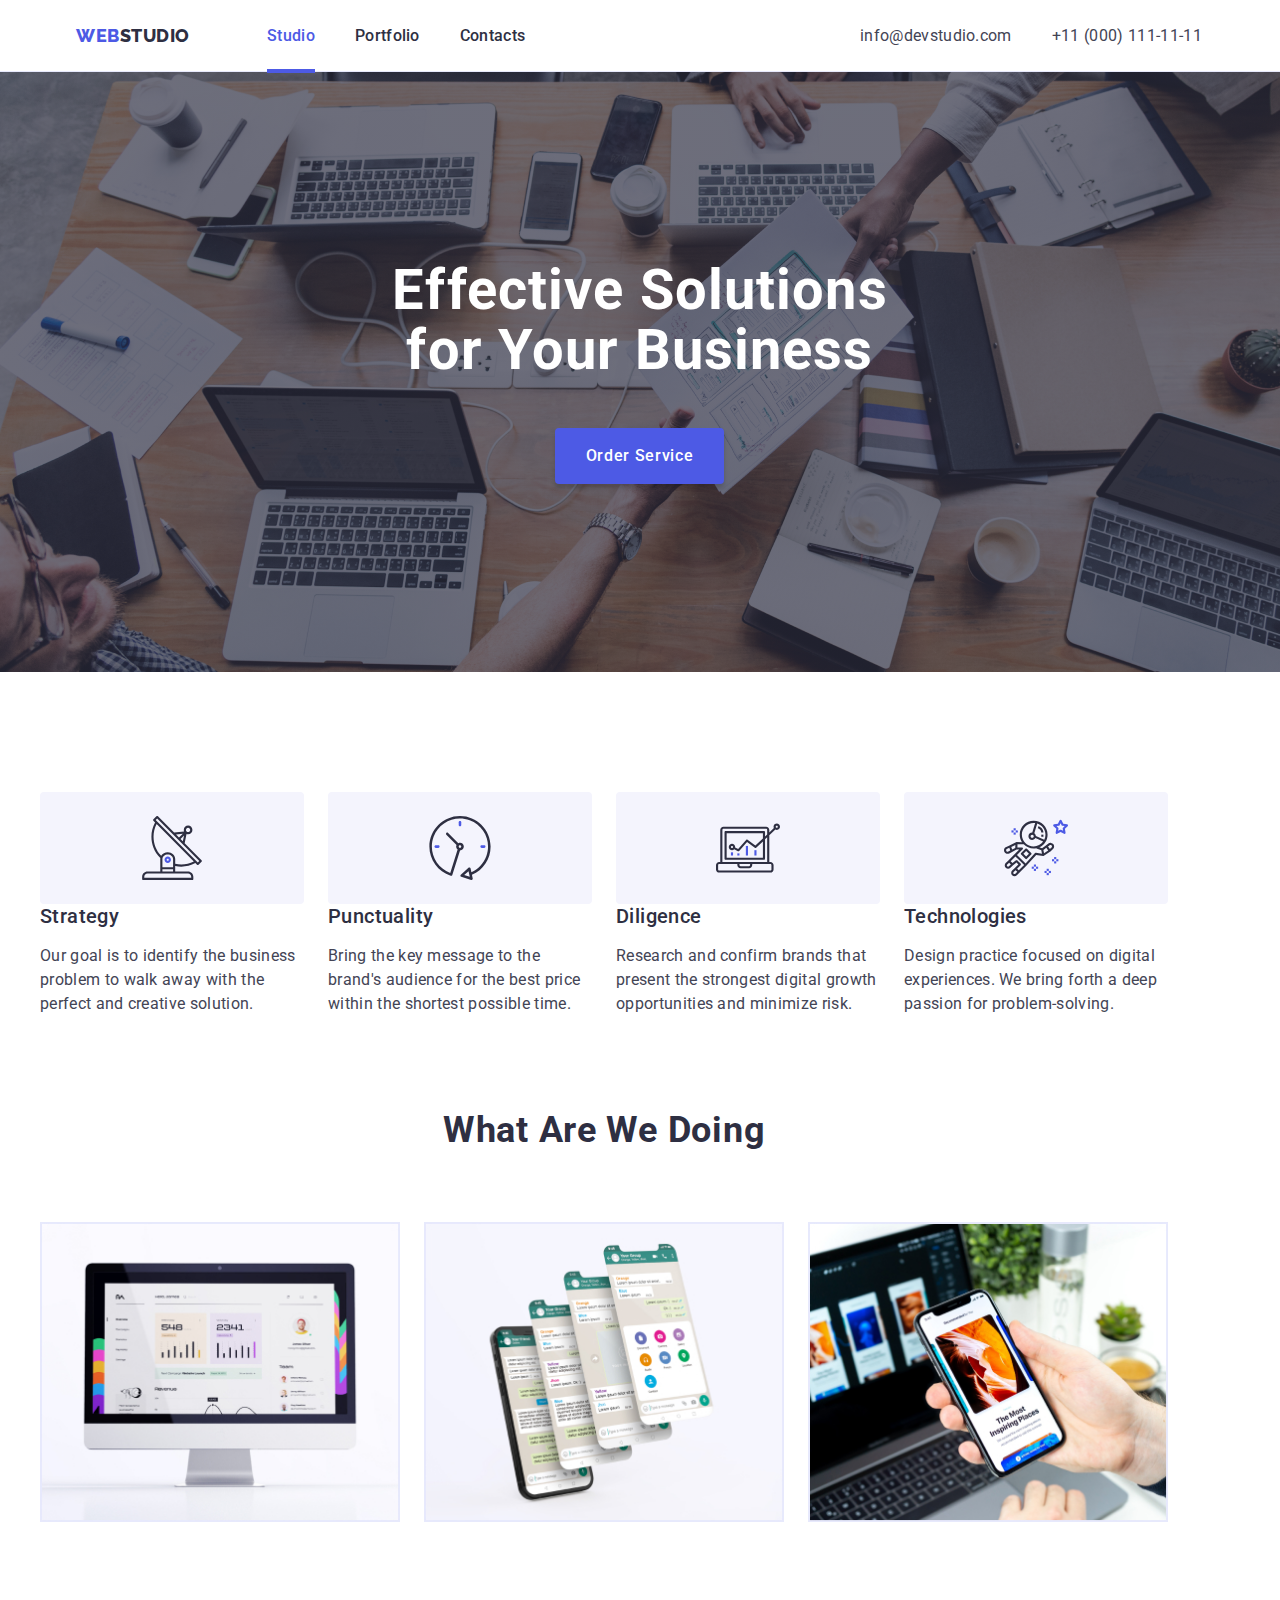
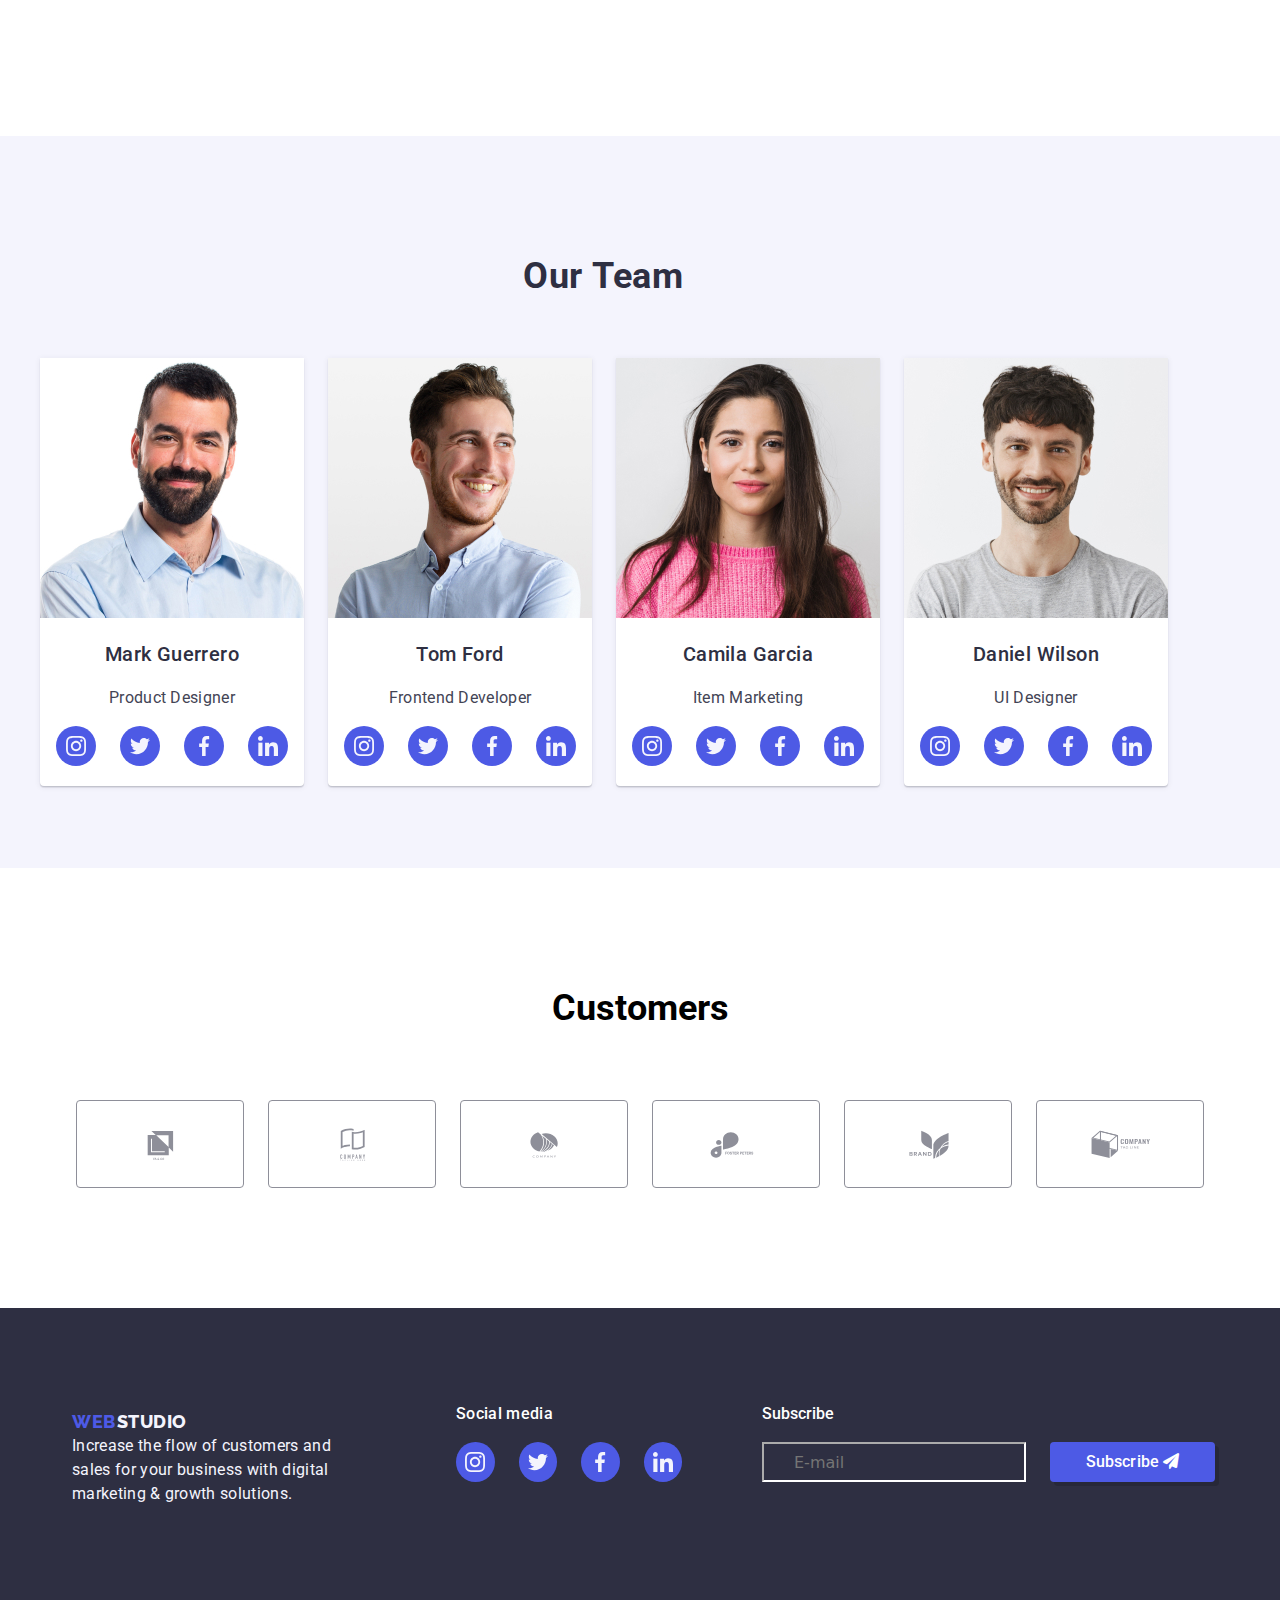
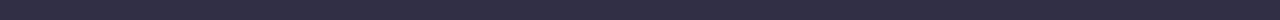
==== commit 9959e56e: "Done" ====
--- a/index.html
+++ b/index.html
@@ -79,48 +79,31 @@
         </div>
         <div class="modal is-hidden" data-modal>
           <div class="modal-content">
-            <button class="close-btn" data-modal-close>
+           <button class="close-btn" data-modal-close>
               <svg><use href="./close-btn/symbol-defs.svg#icon-close-black"></use></svg>
             </button>
-            <!-- /// Formular  // -->
             <strong><span class="modal-headline">Leave your contacts and we will call you back</span></strong>
-            <form  action="#" method="post">
+            <form action=# class="modal-form">
               <div class="form-group">
-                <label class="label-group" for="Name">Name</label>
-                <div class="input-group">
-                <input type="text" id="Name" required>
-                <i class="fa-solid fa-user"></i>
-                </div>
-              </div>
-              <div class="form-group">
-                <label class="label-group" for="phone">Phone</label>
-                <div class="input-group">
-                <input  type="tel" id="phone" required>
-                  <i class="fa-solid fa-phone"></i>
-                </div>
-                </div>
-                <div class="form-group">
-                <label class="label-group" for="email">Email</label>
-                <div class="input-group">
-                <input  type="email" id="email" required>
-                <i class="fa-solid fa-envelope"></i>
-                </div>
-                </div>
-                <div class="form-group">
-                <label class="label-group" for="textbox">Comment</label>
-                <div class="input-comment">
-                 <textarea id="textbox" name="comment" placeholder="Text input" required></textarea>
-                </div>
-                </div>
-            <div class="checkbox-group">
-              <label>
-              <input type="checkbox" name="agree" required> I accept the terms and conditions of the <a href="">Privacy Policy</a>
-              </label>
-            </div>
-             <button type="submit" class="submit-button">Submit</button>
-               </form>
-                </div>
+                <label class="form-label" for="Name">Name<i class="fa-solid fa-user"></i></label>
+                <input type="text" id="Name">
+                 <label class="form-label" for="phone">Phone<i class="fa-solid fa-phone"></i></label>
+                <input  type="tel" id="phone">
+                <label class="form-label" for="email">Email<i class="fa-solid fa-envelope"></i></label>
+
+                <input class="form-email" type="email" id="email">
+                <label class="form-label" for="textbox">Comment</label>
+                <textarea id="textbox" name="Comment" placeholder="   Text Input"></textarea>        
+               </div>
+            <div class="form-checkbox">
+              <input class="checkbox-text" id="checkbox" type="checkbox">
+            <p class="checkbox-text">I accept the terms and conditions of the</p> <a class="checkbox-ref" href="">Privacy Policy</a>
+            </div>
+            <input id="submit-button" type="submit" value="Send">
+          </div>
+        </form>
         </div>
+      </section>
       
 
       <!-- Section 1 & 2 -->
@@ -598,6 +581,6 @@
         </div>
       </section>
     </footer>
-    <script src="java-script/modal.js"></script>
+    <script src="./js/modal.js"></script>
   </body>
 </html>--- a/css/styles.css
+++ b/css/styles.css
@@ -1290,3 +1290,120 @@
   outline: none;
   box-shadow: 0 2px 4px rgba(0, 0, 0, 0.1);
 }
+
+.modal-headline {
+  font-family: Roboto;
+  font-size: 16px;
+  font-weight: 500;
+  line-height: 24px;
+  letter-spacing: 0.02em;
+  text-align: center;
+  color: #2e2f42;
+  display: flex;
+  justify-content: center;
+  align-items: center;
+  margin-top: 58px;
+}
+.form-group {
+  position: relative;
+  display: flex;
+  flex-direction: column;
+  gap: 8px;
+  margin: 16px 24px 20px 16px;
+}
+.form-checkbox {
+  display: flex;
+  justify-content: center;
+  align-items: center;
+  gap: 8px;
+  margin-right: 24px;
+}
+input#submit-button {
+  width: 169px;
+  height: 56px;
+  padding: 16px 32px 16px 32px;
+  gap: 10px;
+  margin-left: 146px;
+  margin-top: 24px;
+  background-color: #4d5ae5;
+  color: #ffffff;
+  font-family: Roboto;
+  font-size: 16px;
+  font-weight: 500;
+  line-height: 24px;
+  text-align: center;
+  border-radius: 4px;
+}
+input#Name,
+input#phone {
+  border-radius: 4px;
+  width: 100%;
+  height: 40px;
+  border: 1px solid #2e2f4266;
+  padding-left: 30px;
+}
+input#email {
+  padding-left: 30px;
+}
+.form-email {
+  border-radius: 4px;
+  width: 100%;
+  height: 40px;
+  border: 1px solid #2e2f4266;
+}
+
+textarea {
+  height: 142px;
+  width: 452px;
+  resize: none;
+  border-radius: 4px;
+  border: 1px solid #2e2f4266;
+}
+.checkbox-text {
+  font-family: Roboto;
+  font-size: 12px;
+  font-weight: 400;
+  line-height: 14px;
+  letter-spacing: 0.04em;
+  text-align: left;
+  color: grey;
+}
+.checkbox-ref {
+  text-decoration: underline;
+  color: #4d5ae5;
+  font-family: Roboto;
+  font-weight: 400;
+  font-size: 12px;
+  line-height: 16px;
+}
+label.form-label {
+  position: relative;
+}
+.form-label {
+  position: relative;
+}
+.form-label i {
+  position: absolute;
+  top: 50%;
+  transform: translate(12px, 28px);
+  left: 0;
+}
+input:hover {
+  border: 1px solid #4d5ae5;
+}
+.form-label i:hover {
+  color: #4d5ae5;
+}
+input#Name:hover {
+  border: 1px solid #4d5ae5;
+}
+
+input#phone:hover {
+  border: 1px solid #4d5ae5;
+}
+textarea#textbox {
+  padding-left: 15px;
+}
+textarea#textbox:hover {
+  border: 1px solid #4d5ae5;
+}
